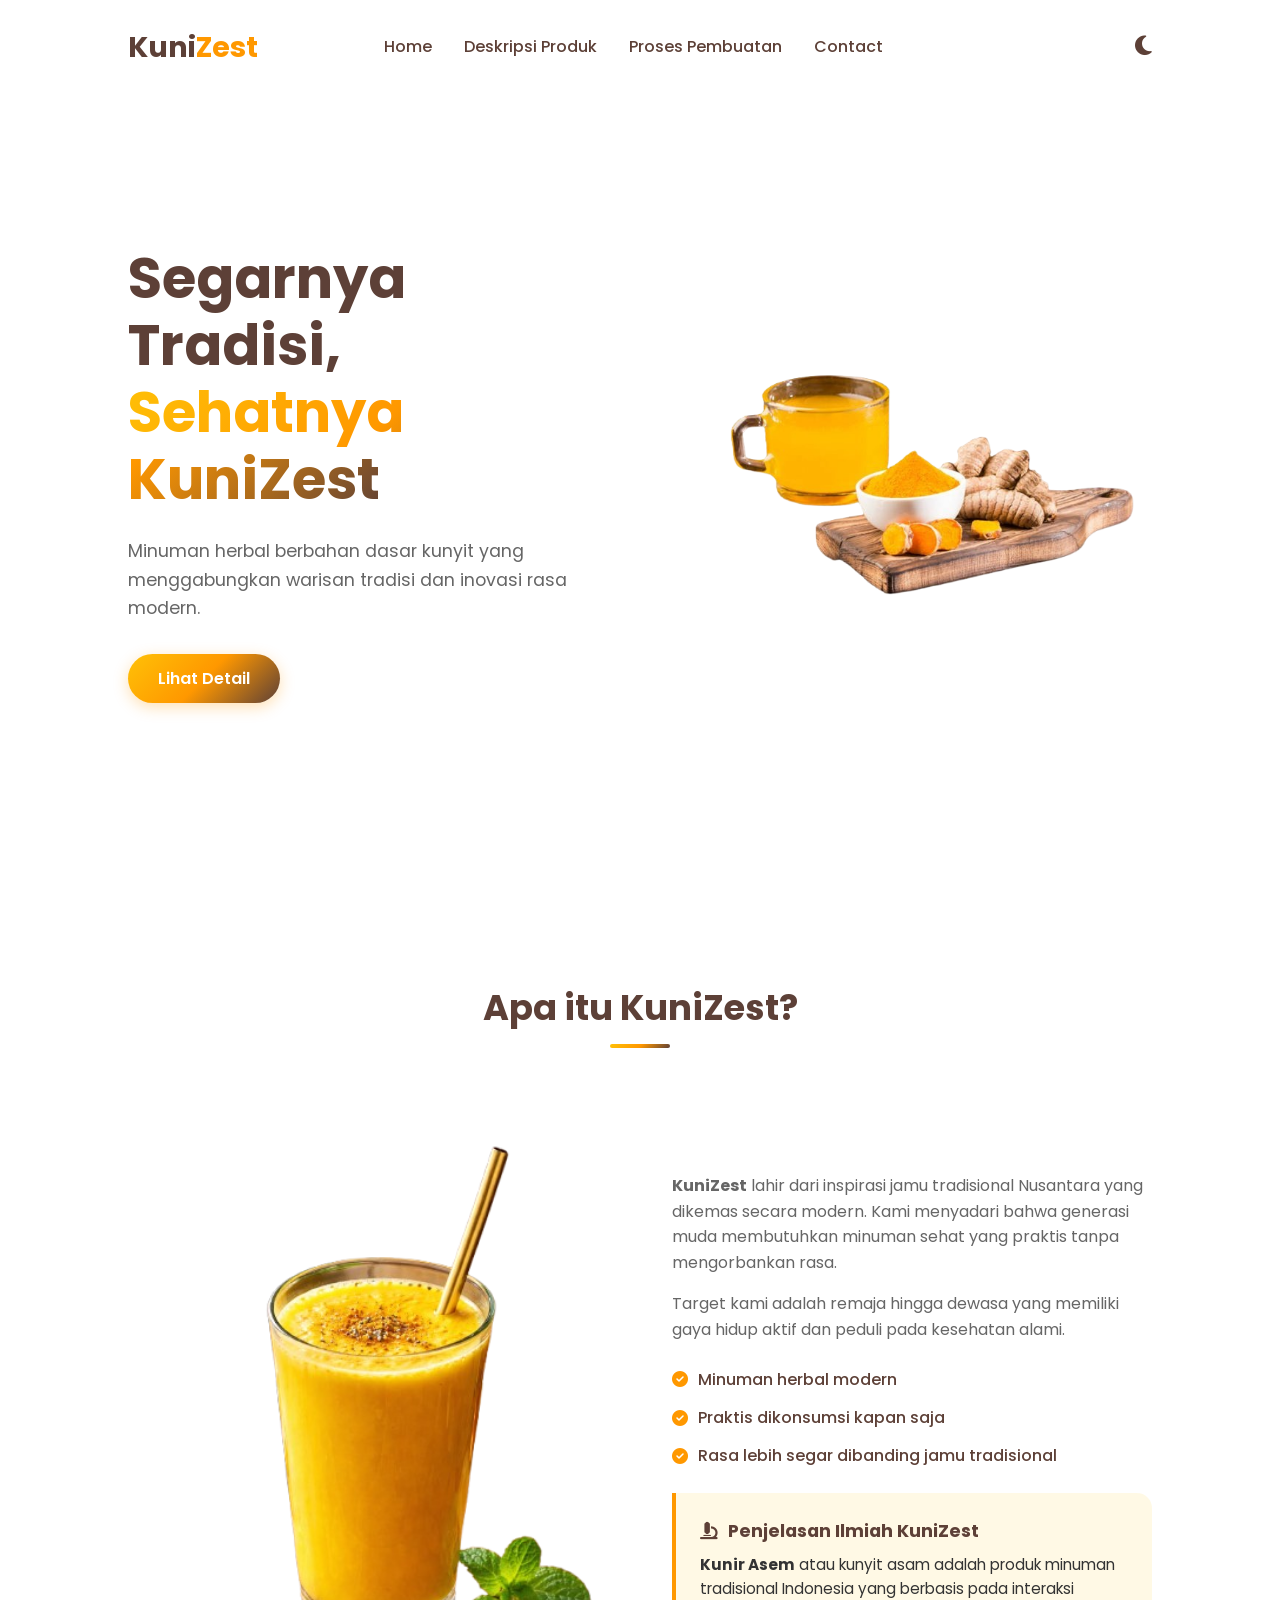
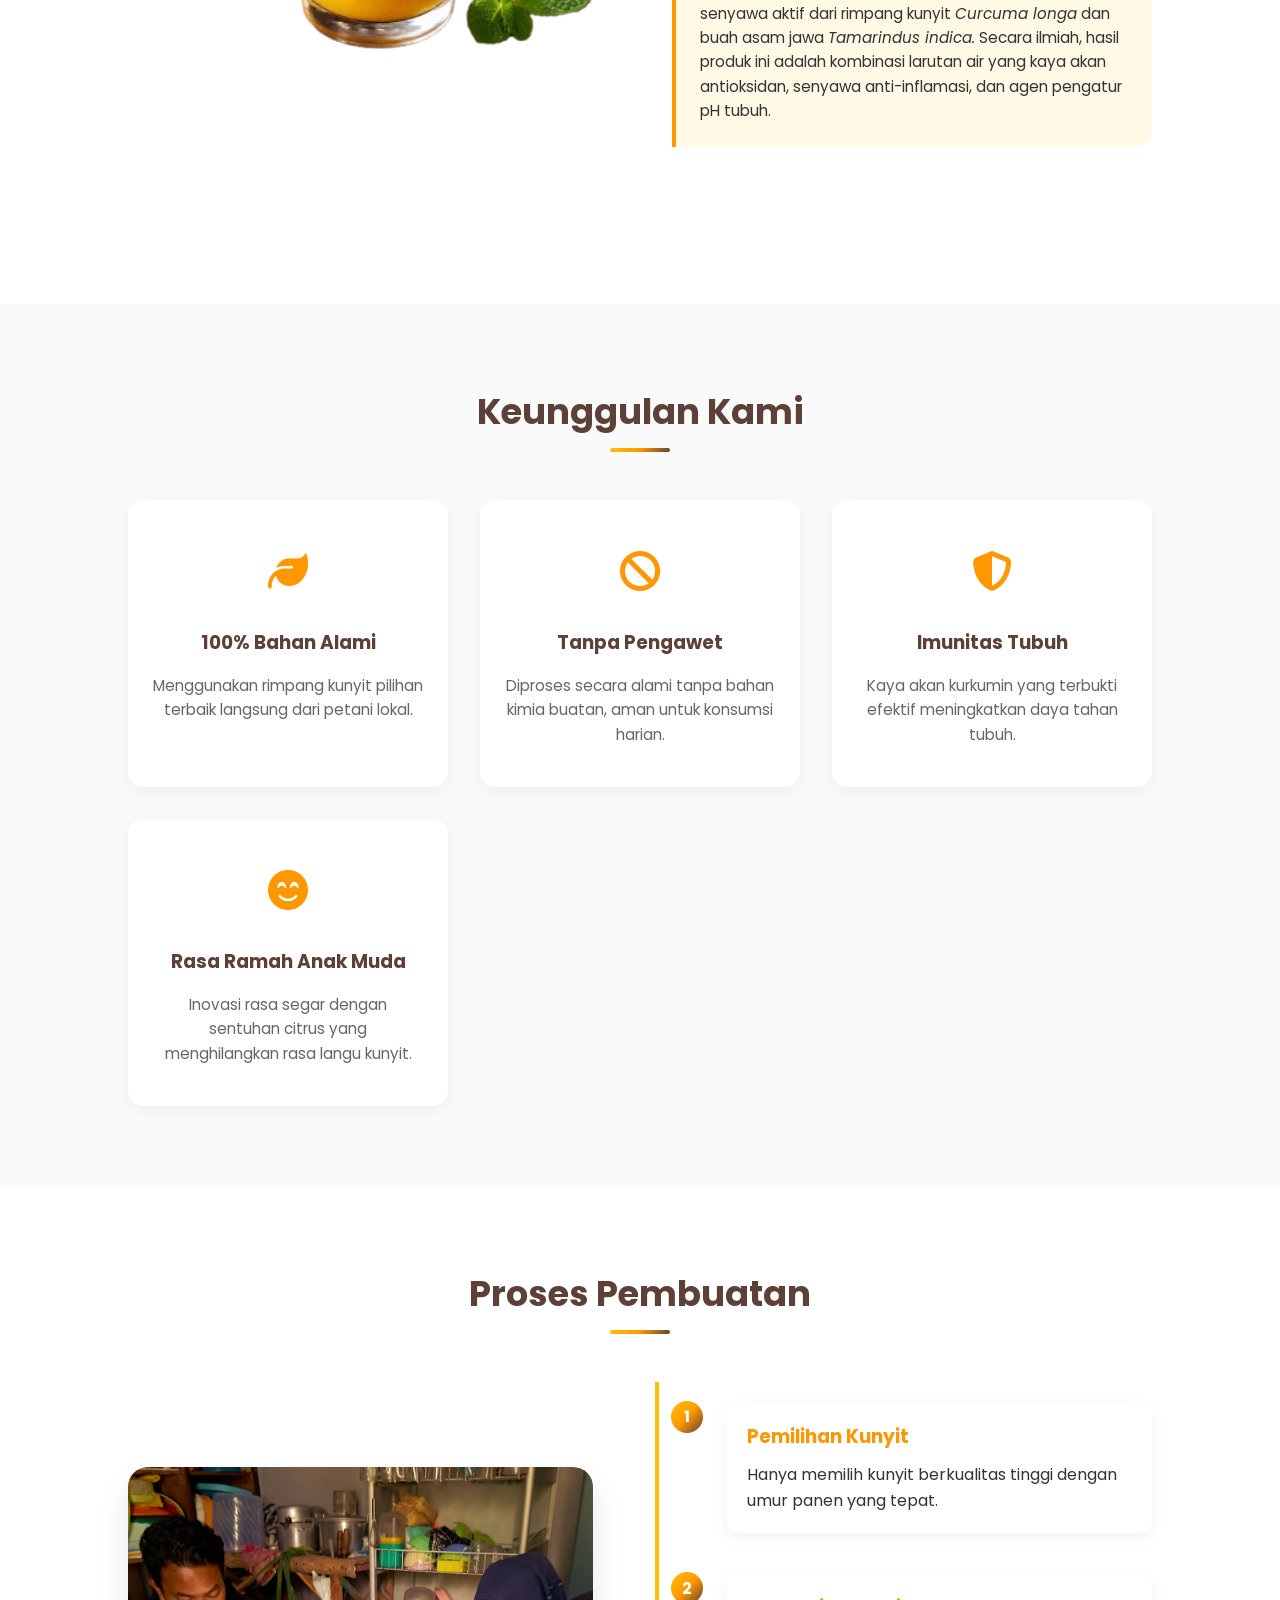
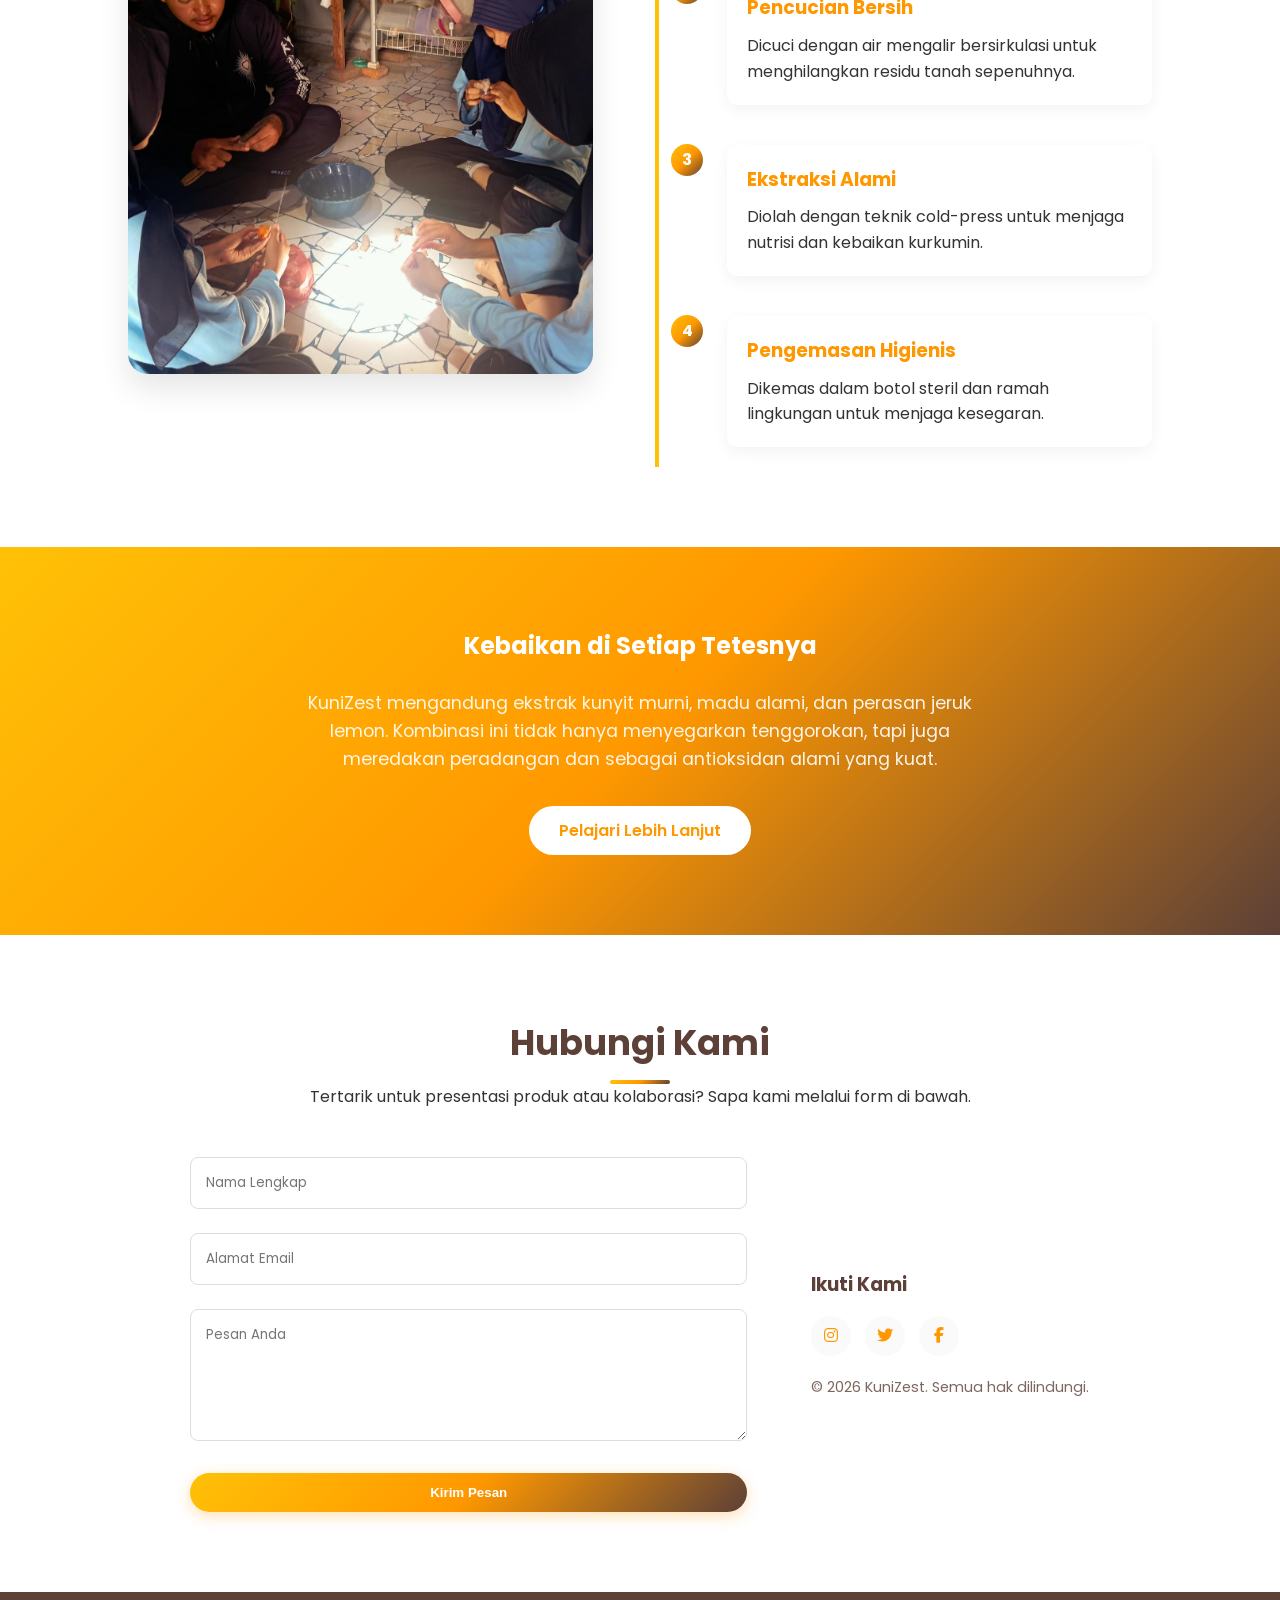
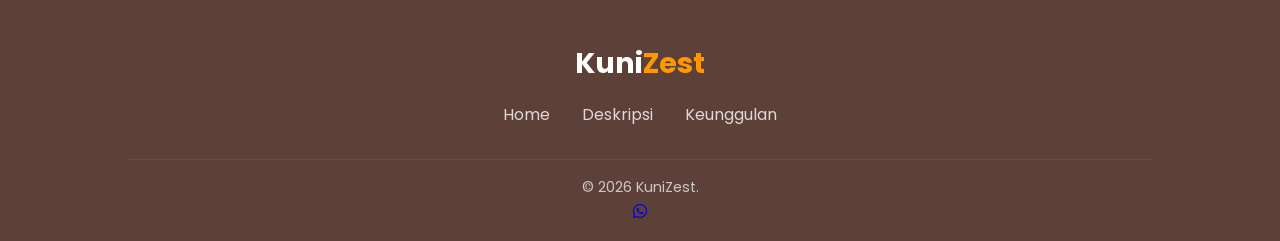
==== index.html @ 98865c15 "Fix HTML formatting and structure" ====
<!doctype html>
<html lang="id">
  <head>
    <meta charset="UTF-8" />
    <meta name="viewport" content="width=device-width, initial-scale=1.0" />
    <title>KuniZest | Segarnya Tradisi, Sehatnya KuniZest</title>

    <link
      href="https://fonts.googleapis.com/css2?family=Poppins:wght@300;400;500;600;700&display=swap"
      rel="stylesheet"
    />

    <link
      rel="stylesheet"
      href="https://cdnjs.cloudflare.com/ajax/libs/font-awesome/6.4.0/css/all.min.css"
    />

    <link rel="stylesheet" href="style.css" />
  </head>
  <body>
    <nav id="navbar">
      <div class="nav-container">
        <div class="logo">Kuni<span>Zest</span></div>
        <ul class="nav-links">
          <li><a href="#home">Home</a></li>
          <li><a href="#deskripsi">Deskripsi Produk</a></li>
          <li><a href="#proses">Proses Pembuatan</a></li>
          <li><a href="#contact">Contact</a></li>
        </ul>
        <div class="nav-actions"></div>
        <div
          class="dark-mode-toggle"
          id="darkModeToggle"
          title="Toggle Dark Mode"
        >
          <i class="fas fa-moon"></i>
        </div>
        <div class="hamburger">
          <i class="fas fa-bars"></i>
        </div>
      </div>
    </nav>

    <section id="home" class="hero">
      <div class="hero-content animate fade-in">
        <h1>
          Segarnya Tradisi,<br /><span class="text-gradient"
            >Sehatnya KuniZest</span
          >
        </h1>
        <p>
          Minuman herbal berbahan dasar kunyit yang menggabungkan warisan
          tradisi dan inovasi rasa modern.
        </p>
        <a href="#deskripsi" class="btn-primary">Lihat Detail</a>
      </div>
      <div class="hero-image animate slide-in-right">
        <img src="/asset/KuniZest.png" alt="Produk KuniZest" />
      </div>
    </section>

    <section id="deskripsi" class="deskripsi">
      <div class="section-title animate fade-in">
        <h2>Apa itu KuniZest?</h2>
        <div class="underline"></div>
      </div>
      <div class="deskripsi-container">
        <div class="deskripsi-img animate slide-in-left">
          <img src="/asset/kunyit-segar.png" alt="Kunyit Segar" />
        </div>
        <div class="deskripsi-text animate slide-in-right">
          <p>
            <strong>KuniZest</strong> lahir dari inspirasi jamu tradisional
            Nusantara yang dikemas secara modern. Kami menyadari bahwa generasi
            muda membutuhkan minuman sehat yang praktis tanpa mengorbankan rasa.
          </p>
          <p>
            Target kami adalah remaja hingga dewasa yang memiliki gaya hidup
            aktif dan peduli pada kesehatan alami.
          </p>
          <ul class="highlight-list">
            <li><i class="fas fa-check-circle"></i> Minuman herbal modern</li>
            <li>
              <i class="fas fa-check-circle"></i> Praktis dikonsumsi kapan saja
            </li>
            <li>
              <i class="fas fa-check-circle"></i> Rasa lebih segar dibanding
              jamu tradisional
            </li>
          </ul>
          <div class="penjelasan-ilmiah mt-4">
            <h4>
              <i class="fas fa-microscope"></i> Penjelasan Ilmiah KuniZest
            </h4>
            <p>
              <strong>Kunir Asem</strong> atau kunyit asam adalah produk minuman
              tradisional Indonesia yang berbasis pada interaksi senyawa aktif
              dari rimpang kunyit <em>Curcuma longa</em> dan buah asam jawa
              <em>Tamarindus indica.</em>
              Secara ilmiah, hasil produk ini adalah kombinasi larutan air yang
              kaya akan antioksidan, senyawa anti-inflamasi, dan agen pengatur
              pH tubuh.
            </p>
          </div>
        </div>
      </div>
    </section>

    <section id="keunggulan" class="keunggulan bg-light">
      <div class="section-title animate fade-in">
        <h2>Keunggulan Kami</h2>
        <div class="underline"></div>
      </div>
      <div class="grid-cards">
        <div class="card animate fade-in" style="transition-delay: 0.1s">
          <div class="card-icon"><i class="fas fa-leaf"></i></div>
          <h3>100% Bahan Alami</h3>
          <p>
            Menggunakan rimpang kunyit pilihan terbaik langsung dari petani
            lokal.
          </p>
        </div>
        <div class="card animate fade-in" style="transition-delay: 0.2s">
          <div class="card-icon"><i class="fas fa-ban"></i></div>
          <h3>Tanpa Pengawet</h3>
          <p>
            Diproses secara alami tanpa bahan kimia buatan, aman untuk konsumsi
            harian.
          </p>
        </div>
        <div class="card animate fade-in" style="transition-delay: 0.3s">
          <div class="card-icon"><i class="fas fa-shield-alt"></i></div>
          <h3>Imunitas Tubuh</h3>
          <p>
            Kaya akan kurkumin yang terbukti efektif meningkatkan daya tahan
            tubuh.
          </p>
        </div>
        <div class="card animate fade-in" style="transition-delay: 0.4s">
          <div class="card-icon"><i class="fas fa-smile-beam"></i></div>
          <h3>Rasa Ramah Anak Muda</h3>
          <p>
            Inovasi rasa segar dengan sentuhan citrus yang menghilangkan rasa
            langu kunyit.
          </p>
        </div>
      </div>
    </section>

    <section id="proses" class="proses">
      <div class="section-title animate fade-in">
        <h2>Proses Pembuatan</h2>
        <div class="underline"></div>
      </div>

      <div class="proses-container">
        <div class="proses-img animate slide-in-left">
          <img
            src="/asset/proses-produksi.png"
            alt="Proses Produksi KuniZest"
          />
        </div>

        <div class="timeline animate slide-in-right">
          <div class="timeline-item">
            <div class="timeline-icon">1</div>
            <div class="timeline-content">
              <h3>Pemilihan Kunyit</h3>
              <p>
                Hanya memilih kunyit berkualitas tinggi dengan umur panen yang
                tepat.
              </p>
            </div>
          </div>
          <div class="timeline-item">
            <div class="timeline-icon">2</div>
            <div class="timeline-content">
              <h3>Pencucian Bersih</h3>
              <p>
                Dicuci dengan air mengalir bersirkulasi untuk menghilangkan
                residu tanah sepenuhnya.
              </p>
            </div>
          </div>
          <div class="timeline-item">
            <div class="timeline-icon">3</div>
            <div class="timeline-content">
              <h3>Ekstraksi Alami</h3>
              <p>
                Diolah dengan teknik cold-press untuk menjaga nutrisi dan
                kebaikan kurkumin.
              </p>
            </div>
          </div>
          <div class="timeline-item">
            <div class="timeline-icon">4</div>
            <div class="timeline-content">
              <h3>Pengemasan Higienis</h3>
              <p>
                Dikemas dalam botol steril dan ramah lingkungan untuk menjaga
                kesegaran.
              </p>
            </div>
          </div>
        </div>
      </div>
    </section>

    <section id="detail" class="detail bg-gradient text-white">
      <div class="detail-content animate fade-in">
        <h2>Kebaikan di Setiap Tetesnya</h2>
        <p>
          KuniZest mengandung ekstrak kunyit murni, madu alami, dan perasan
          jeruk lemon. Kombinasi ini tidak hanya menyegarkan tenggorokan, tapi
          juga meredakan peradangan dan sebagai antioksidan alami yang kuat.
        </p>
        <a href="#contact" class="btn-secondary">Pelajari Lebih Lanjut</a>
      </div>
    </section>

    <section id="contact" class="contact">
      <div class="section-title animate fade-in">
        <h2>Hubungi Kami</h2>
        <div class="underline"></div>
        <p>
          Tertarik untuk presentasi produk atau kolaborasi? Sapa kami melalui
          form di bawah.
        </p>
      </div>
      <div class="contact-container animate fade-in">
        <form
          class="contact-form"
          onsubmit="
            event.preventDefault();
            alert('Pesan berhasil dikirim! Kami akan segera menghubungi Anda.');
          "
        >
          <div class="input-group">
            <input type="text" placeholder="Nama Lengkap" required />
          </div>
          <div class="input-group">
            <input type="email" placeholder="Alamat Email" required />
          </div>
          <div class="input-group">
            <textarea rows="5" placeholder="Pesan Anda" required></textarea>
          </div>
          <button type="submit" class="btn-primary" style="width: 100%">
            Kirim Pesan
          </button>
        </form>
        <div class="social-media">
          <h3>Ikuti Kami</h3>
          <div class="social-icons">
            <a href="#"><i class="fab fa-instagram"></i></a>
            <a href="#"><i class="fab fa-twitter"></i></a>
            <a href="#"><i class="fab fa-facebook-f"></i></a>
          </div>
          <p
            style="
              margin-top: 20px;
              font-size: 0.9rem;
              color: var(--color-brown);
              opacity: 0.8;
            "
          >
            © 2026 KuniZest. Semua hak dilindungi.
          </p>
        </div>
      </div>
    </section>

    <footer>
      <div class="footer-content">
        <div class="footer-logo">Kuni<span>Zest</span></div>
        <ul class="footer-links">
          <li><a href="#home">Home</a></li>
          <li><a href="#deskripsi">Deskripsi</a></li>
          <li><a href="#keunggulan">Keunggulan</a></li>
        </ul>
      </div>
      <div class="footer-bottom">
        <p>&copy; 2026 KuniZest.</p>
      </div>
      <a
        href="https://wa.me/6283173765940?text=Halo%20Admin%20KuniZest,%20saya%20tertarik%20dan%20ingin%20bertanya%20seputar%20produk%20Anda."
        class="wa-floating"
        target="_blank"
        title="Hubungi Kami via WhatsApp"
      >
        <i class="fab fa-whatsapp"></i>
      </a>
    </footer>

    <script src="script.js"></script>
  </body>
</html>
---- style.css ----
/* Color Variables */
:root {
  --color-yellow: #ffc107;
  --color-orange: #ff9800;
  --color-brown: #5d4037;
  --color-white: #ffffff;
  --color-bg-light: #fafafa;
  --color-text-dark: #333333;
  --color-text-muted: #666666;
  --gradient-brand: linear-gradient(135deg, #ffc107, #ff9800, #5d4037);
}

/* Reset & Global */
* {
  margin: 0;
  padding: 0;
  box-sizing: border-box;
}

body {
  font-family: "Poppins", sans-serif;
  color: var(--color-text-dark);
  line-height: 1.6;
  overflow-x: hidden;
}

html {
  scroll-behavior: smooth;
}

/* Typography */
.text-gradient {
  background: var(--gradient-brand);
  background-clip: text;
  -webkit-text-fill-color: transparent;
}

.section-title {
  text-align: center;
  margin-bottom: 3rem;
}

.section-title h2 {
  font-size: 2.2rem;
  color: var(--color-brown);
}

.underline {
  width: 60px;
  height: 4px;
  background: var(--gradient-brand);
  margin: 0.5rem auto 0;
  border-radius: 2px;
}

/* Layout Utilites */
section {
  padding: 5rem 10%;
}
.bg-light {
  background-color: var(--color-bg-light);
}
.bg-gradient {
  background: var(--gradient-brand);
}
.text-white {
  color: var(--color-white);
}

/* Buttons */
.btn-primary,
.btn-secondary {
  display: inline-block;
  padding: 12px 30px;
  border-radius: 30px;
  font-weight: 600;
  text-decoration: none;
  transition: all 0.3s ease;
  cursor: pointer;
  border: none;
}

.btn-primary {
  background: var(--gradient-brand);
  color: var(--color-white);
  box-shadow: 0 4px 15px rgba(255, 152, 0, 0.3);
}

.btn-primary:hover {
  transform: translateY(-3px);
  box-shadow: 0 6px 20px rgba(255, 152, 0, 0.5);
}

.btn-secondary {
  background: var(--color-white);
  color: var(--color-orange);
}

.btn-secondary:hover {
  background: var(--color-yellow);
  color: var(--color-brown);
}

/* 1. Navbar */
#navbar {
  position: fixed;
  top: 0;
  width: 100%;
  padding: 1.5rem 10%;
  z-index: 1000;
  transition: all 0.3s ease;
  background: transparent;
}

#navbar.scrolled {
  background: var(--color-white);
  box-shadow: 0 2px 10px rgba(0, 0, 0, 0.1);
  padding: 1rem 10%;
}

.nav-container {
  display: flex;
  justify-content: space-between;
  align-items: center;
}

.logo {
  font-size: 1.8rem;
  font-weight: 700;
  color: var(--color-brown);
}

.logo span {
  color: var(--color-orange);
}

.nav-links {
  list-style: none;
  display: flex;
  gap: 2rem;
}

.nav-links a {
  text-decoration: none;
  color: var(--color-brown);
  font-weight: 500;
  position: relative;
  padding-bottom: 5px;
}

/* Hover underline animation */
.nav-links a::after {
  content: "";
  position: absolute;
  width: 0;
  height: 2px;
  bottom: 0;
  left: 0;
  background: var(--gradient-brand);
  transition: width 0.3s ease;
}

.nav-links a:hover::after {
  width: 100%;
}

.hamburger {
  display: none;
  font-size: 1.5rem;
  color: var(--color-brown);
  cursor: pointer;
}

/* 2. Hero Section */
.hero {
  min-height: 100vh;
  display: flex;
  align-items: center;
  justify-content: space-between;
  padding-top: 8rem;
}

.hero-content {
  flex: 1;
  padding-right: 2rem;
}

.hero h1 {
  font-size: 3.5rem;
  line-height: 1.2;
  margin-bottom: 1.5rem;
  color: var(--color-brown);
}

.hero p {
  font-size: 1.1rem;
  color: var(--color-text-muted);
  margin-bottom: 2rem;
}

.hero-image {
  flex: 1;
  text-align: right;
}

.hero-image img {
  width: 100%;
  max-width: 450px;
  border-radius: 20px;
  background: transparent;
}

/* 3. Deskripsi Produk */
.deskripsi-container {
  display: flex;
  align-items: center;
  gap: 4rem;
}

.deskripsi-img {
  flex: 1;
}
.deskripsi-img img {
  width: 100%;
  border-radius: 20px;
}

.deskripsi-text {
  flex: 1;
}
.deskripsi-text p {
  margin-bottom: 1rem;
  color: var(--color-text-muted);
}

.highlight-list {
  list-style: none;
  margin-top: 1.5rem;
}

.highlight-list li {
  margin-bottom: 0.8rem;
  display: flex;
  align-items: center;
  gap: 10px;
  color: var(--color-brown);
  font-weight: 500;
}

.highlight-list i {
  color: var(--color-orange);
}

.mt-4 {
  margin-top: 1.5rem;
}
.penjelasan-ilmiah {
  background: rgba(255, 193, 7, 0.1);
  padding: 1.5rem;
  border-left: 4px solid var(--color-orange);
  border-radius: 0 15px 15px 0;
  margin-top: 1.5rem;
}
.penjelasan-ilmiah h4 {
  color: var(--color-brown);
  margin-bottom: 0.5rem;
  display: flex;
  align-items: center;
  gap: 10px;
  font-size: 1.1rem;
}
.penjelasan-ilmiah p {
  font-size: 0.95rem;
  margin-bottom: 0;
  color: var(--color-text-dark);
}

/* 4. Keunggulan (Cards) */
.grid-cards {
  display: grid;
  grid-template-columns: repeat(auto-fit, minmax(250px, 1fr));
  gap: 2rem;
}

.card {
  background: var(--color-white);
  padding: 2.5rem 1.5rem;
  border-radius: 15px;
  text-align: center;
  box-shadow: 0 5px 15px rgba(0, 0, 0, 0.05);
  transition:
    transform 0.3s ease,
    box-shadow 0.3s ease;
}

.card:hover {
  transform: translateY(-10px) scale(1.02);
  box-shadow: 0 15px 30px rgba(0, 0, 0, 0.1);
}

.card-icon {
  font-size: 2.5rem;
  color: var(--color-orange);
  margin-bottom: 1.5rem;
}

.card h3 {
  margin-bottom: 1rem;
  color: var(--color-brown);
}

.card p {
  color: var(--color-text-muted);
  font-size: 0.95rem;
}

/* 5. Proses Pembuatan (Timeline) */
.timeline {
  position: relative;
  max-width: 800px;
  margin: 0 auto;
}

.timeline::before {
  content: "";
  position: absolute;
  width: 4px;
  background: var(--color-yellow);
  top: 0;
  bottom: 0;
  left: 50%;
  margin-left: -2px;
}

.timeline-item {
  padding: 20px 40px;
  position: relative;
  background-color: inherit;
  width: 50%;
}

.timeline-item:nth-child(odd) {
  left: 0;
}
.timeline-item:nth-child(even) {
  left: 50%;
}

.timeline-icon {
  position: absolute;
  width: 40px;
  height: 40px;
  right: -20px;
  background: var(--gradient-brand);
  border: 4px solid var(--color-white);
  top: 15px;
  border-radius: 50%;
  z-index: 1;
  display: flex;
  align-items: center;
  justify-content: center;
  color: white;
  font-weight: bold;
}

.timeline-item:nth-child(even) .timeline-icon {
  left: -20px;
}

.timeline-content {
  padding: 20px;
  background: var(--color-white);
  border-radius: 10px;
  box-shadow: 0 5px 15px rgba(0, 0, 0, 0.05);
}

.timeline-content h3 {
  color: var(--color-orange);
  margin-bottom: 10px;
}

.proses-container {
  display: flex;
  align-items: center;
  gap: 4rem;
  max-width: 1100px;
  margin: 0 auto;
}

.proses-img {
  flex: 1;
}

.proses-img img {
  width: 100%;
  height: auto;
  border-radius: 20px; /* Ini yang membuat setiap sudut foto lengkung/rounded */
  box-shadow: 0 15px 30px rgba(0, 0, 0, 0.1);
  object-fit: cover;
}

/* Penyesuaian layout timeline agar rapi di sebelah gambar */
.proses .timeline {
  flex: 1;
  margin: 0;
  max-width: 100%;
  padding-left: 30px;
}
.proses .timeline::before {
  left: 0;
}
.proses .timeline-item {
  width: 100%;
  padding: 20px 0 20px 40px;
  left: 0 !important;
}
.proses .timeline-icon {
  left: -20px !important;
}

/* 6. Detail Produk */
.detail {
  text-align: center;
}
.detail-content {
  max-width: 700px;
  margin: 0 auto;
}
.detail p {
  margin: 1.5rem 0 2rem;
  font-size: 1.1rem;
  opacity: 0.9;
}

/* 7. Contact */
.contact-container {
  display: flex;
  gap: 4rem;
  max-width: 900px;
  margin: 0 auto;
}

.contact-form {
  flex: 2;
}

.input-group {
  margin-bottom: 1.5rem;
}

.input-group input,
.input-group textarea {
  width: 100%;
  padding: 15px;
  border: 1px solid #ddd;
  border-radius: 8px;
  font-family: inherit;
  outline: none;
  transition: border-color 0.3s;
}

.input-group input:focus,
.input-group textarea:focus {
  border-color: var(--color-orange);
}

.social-media {
  flex: 1;
  display: flex;
  flex-direction: column;
  justify-content: center;
}

.social-media h3 {
  margin-bottom: 1rem;
  color: var(--color-brown);
}

.social-icons a {
  display: inline-block;
  width: 40px;
  height: 40px;
  background: var(--color-bg-light);
  color: var(--color-orange);
  border-radius: 50%;
  text-align: center;
  line-height: 40px;
  margin-right: 10px;
  transition: all 0.3s;
}

.social-icons a:hover {
  background: var(--color-orange);
  color: var(--color-white);
  transform: translateY(-3px);
}

/* 8. Footer */
footer {
  background: var(--color-brown);
  color: var(--color-white);
  padding: 3rem 10% 1rem;
  text-align: center;
}

.footer-logo {
  font-size: 1.8rem;
  font-weight: bold;
  margin-bottom: 1rem;
}

.footer-logo span {
  color: var(--color-orange);
}

.footer-links {
  list-style: none;
  display: flex;
  justify-content: center;
  gap: 2rem;
  margin-bottom: 2rem;
}

.footer-links a {
  color: var(--color-white);
  text-decoration: none;
  opacity: 0.8;
  transition: opacity 0.3s;
}

.footer-links a:hover {
  opacity: 1;
  color: var(--color-yellow);
}

.footer-bottom {
  border-top: 1px solid rgba(255, 255, 255, 0.1);
  padding-top: 1rem;
  font-size: 0.9rem;
  opacity: 0.7;
}

/* --- ANIMATIONS (Intersection Observer classes) --- */
.animate {
  opacity: 0;
  visibility: hidden;
}

.fade-in {
  transform: translateY(30px);
  transition:
    opacity 0.8s ease-out,
    transform 0.8s ease-out;
}

.slide-in-left {
  transform: translateX(-50px);
  transition:
    opacity 0.8s ease-out,
    transform 0.8s ease-out;
}

.slide-in-right {
  transform: translateX(50px);
  transition:
    opacity 0.8s ease-out,
    transform 0.8s ease-out;
}

.animate.is-visible {
  opacity: 1;
  visibility: visible;
  transform: translate(0);
}

/* --- RESPONSIVE DESIGN (Mobile First Concept) --- */
@media (max-width: 992px) {
  .hero h1 {
    font-size: 2.8rem;
  }
  .deskripsi-container {
    flex-direction: column;
  }
  .contact-container {
    flex-direction: column;
    gap: 2rem;
  }
  .proses-container {
    flex-direction: column;
  }

  .proses-img img {
    max-width: 500px;
    margin: 0 auto;
    display: block;
  }
}

@media (max-width: 768px) {
  .nav-links {
    position: absolute;
    top: 100%;
    left: -100%;
    width: 100%;
    background: var(--color-white);
    flex-direction: column;
    align-items: center;
    padding: 2rem 0;
    box-shadow: 0 5px 10px rgba(0, 0, 0, 0.1);
    transition: left 0.3s ease;
  }

  .nav-links.active {
    left: 0;
  }
  #navbar.scrolled .nav-links {
    background: var(--color-white);
  }

  .hamburger {
    display: block;
  }

  .hero {
    flex-direction: column;
    text-align: center;
    padding-top: 6rem;
  }
  .hero-content {
    padding-right: 0;
    margin-bottom: 3rem;
  }

  .timeline::before {
    left: 31px;
  }
  .timeline-item {
    width: 100%;
    padding-left: 70px;
    padding-right: 25px;
  }
  .timeline-item:nth-child(even) {
    left: 0%;
  }
  .timeline-icon {
    left: 11px;
    top: 15px;
  }
  .timeline-item:nth-child(even) .timeline-icon {
    left: 11px;
  }
}

/* --- LAYOUT NAV ACTIONS (TOGGLE & HAMBURGER) --- */
.nav-actions {
  display: flex;
  align-items: center;
  gap: 1.5rem;
}

.dark-mode-toggle {
  font-size: 1.4rem;
  color: var(--color-brown);
  cursor: pointer;
  transition: color 0.3s ease;
}

.dark-mode-toggle:hover {
  color: var(--color-orange);
}

/* --- TEMA DARK MODE --- */
body.dark-mode {
  /* Mengganti variabel warna utama ke tema gelap */
  --color-bg-light: #121212;
  --color-white: #1e1e1e; /* Background untuk card & navbar */
  --color-text-dark: #f0f0f0;
  --color-text-muted: #b0b0b0;
  --color-brown: #e1c50e; /* Warna coklat diubah jadi kuning agar kontras */

  background-color: var(--color-bg-light);
  color: var(--color-text-dark);
}

/* Penyesuaian elemen spesifik saat dark mode aktif */
body.dark-mode .nav-links a {
  color: var(--color-text-dark);
}
body.dark-mode .nav-links.active {
  background: var(--color-white);
}
body.dark-mode .dark-mode-toggle,
body.dark-mode .hamburger {
  color: var(--color-text-dark);
}
body.dark-mode .card,
body.dark-mode .timeline-content {
  background: var(--color-white);
  box-shadow: 0 5px 15px rgba(255, 255, 255, 0.05);
}
body.dark-mode .input-group input,
body.dark-mode .input-group textarea {
  background-color: #2a2a2a;
  color: var(--color-text-dark);
  border-color: #444;
}
body.dark-mode .penjelasan-ilmiah p {
  color: var(--color-text-dark);
}

/* --- TRANSISI SMOOTH UNTUK DARK MODE --- */
body,
.nav-links a,
.dark-mode-toggle,
.hamburger,
.penjelasan-ilmiah p {
  /* Mengatur kecepatan perubahan warna background dan teks selama 0.4 detik */
  transition:
    background-color 0.4s ease,
    color 0.4s ease;
}

/* Khusus card dan timeline, kita gabungkan dengan efek hover yang sudah ada sebelumnya */
.card,
.timeline-content {
  transition:
    background-color 0.7s ease,
    color 0.4s ease,
    transform 0.5s ease,
    box-shadow 0.5s ease;
}

/* Efek transisi untuk form input */
.input-group input,
.input-group textarea {
  transition:
    background-color 0.4s ease,
    color 0.4s ease,
    border-color 0.3s ease;
}
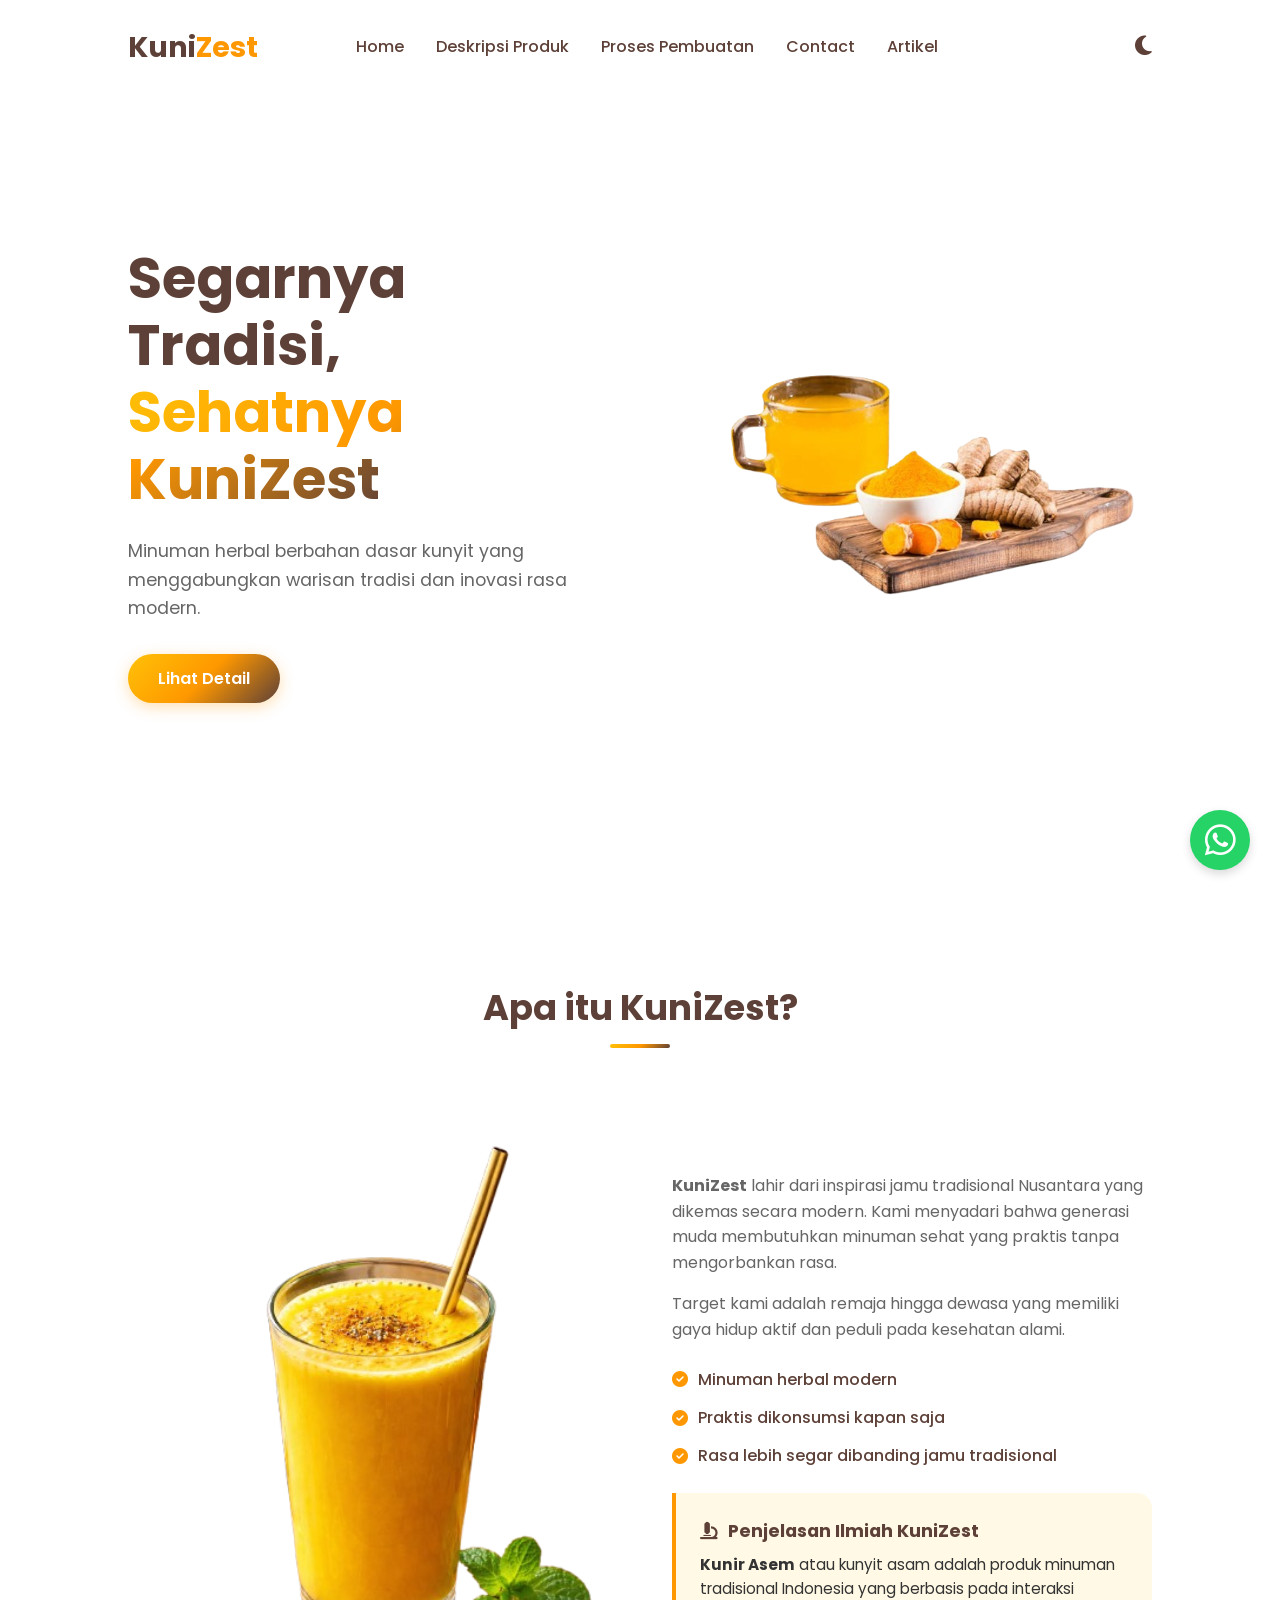
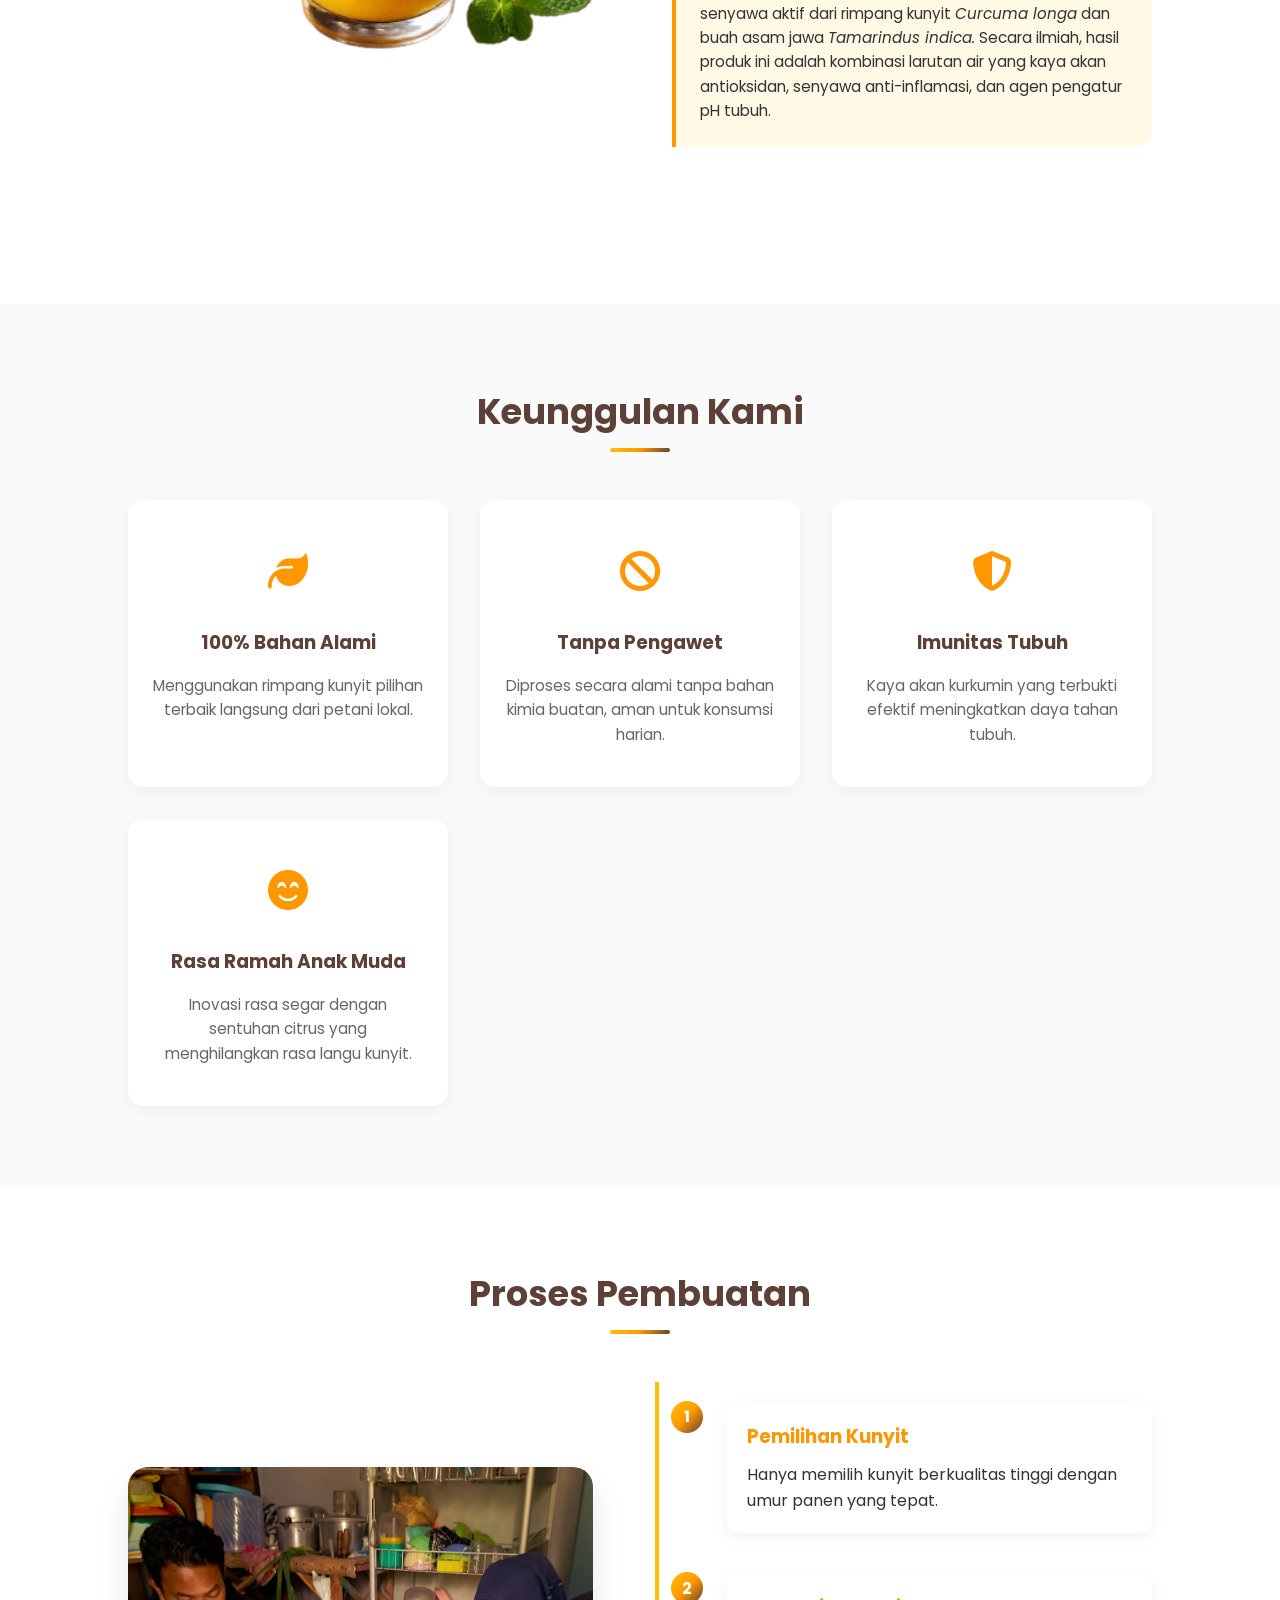
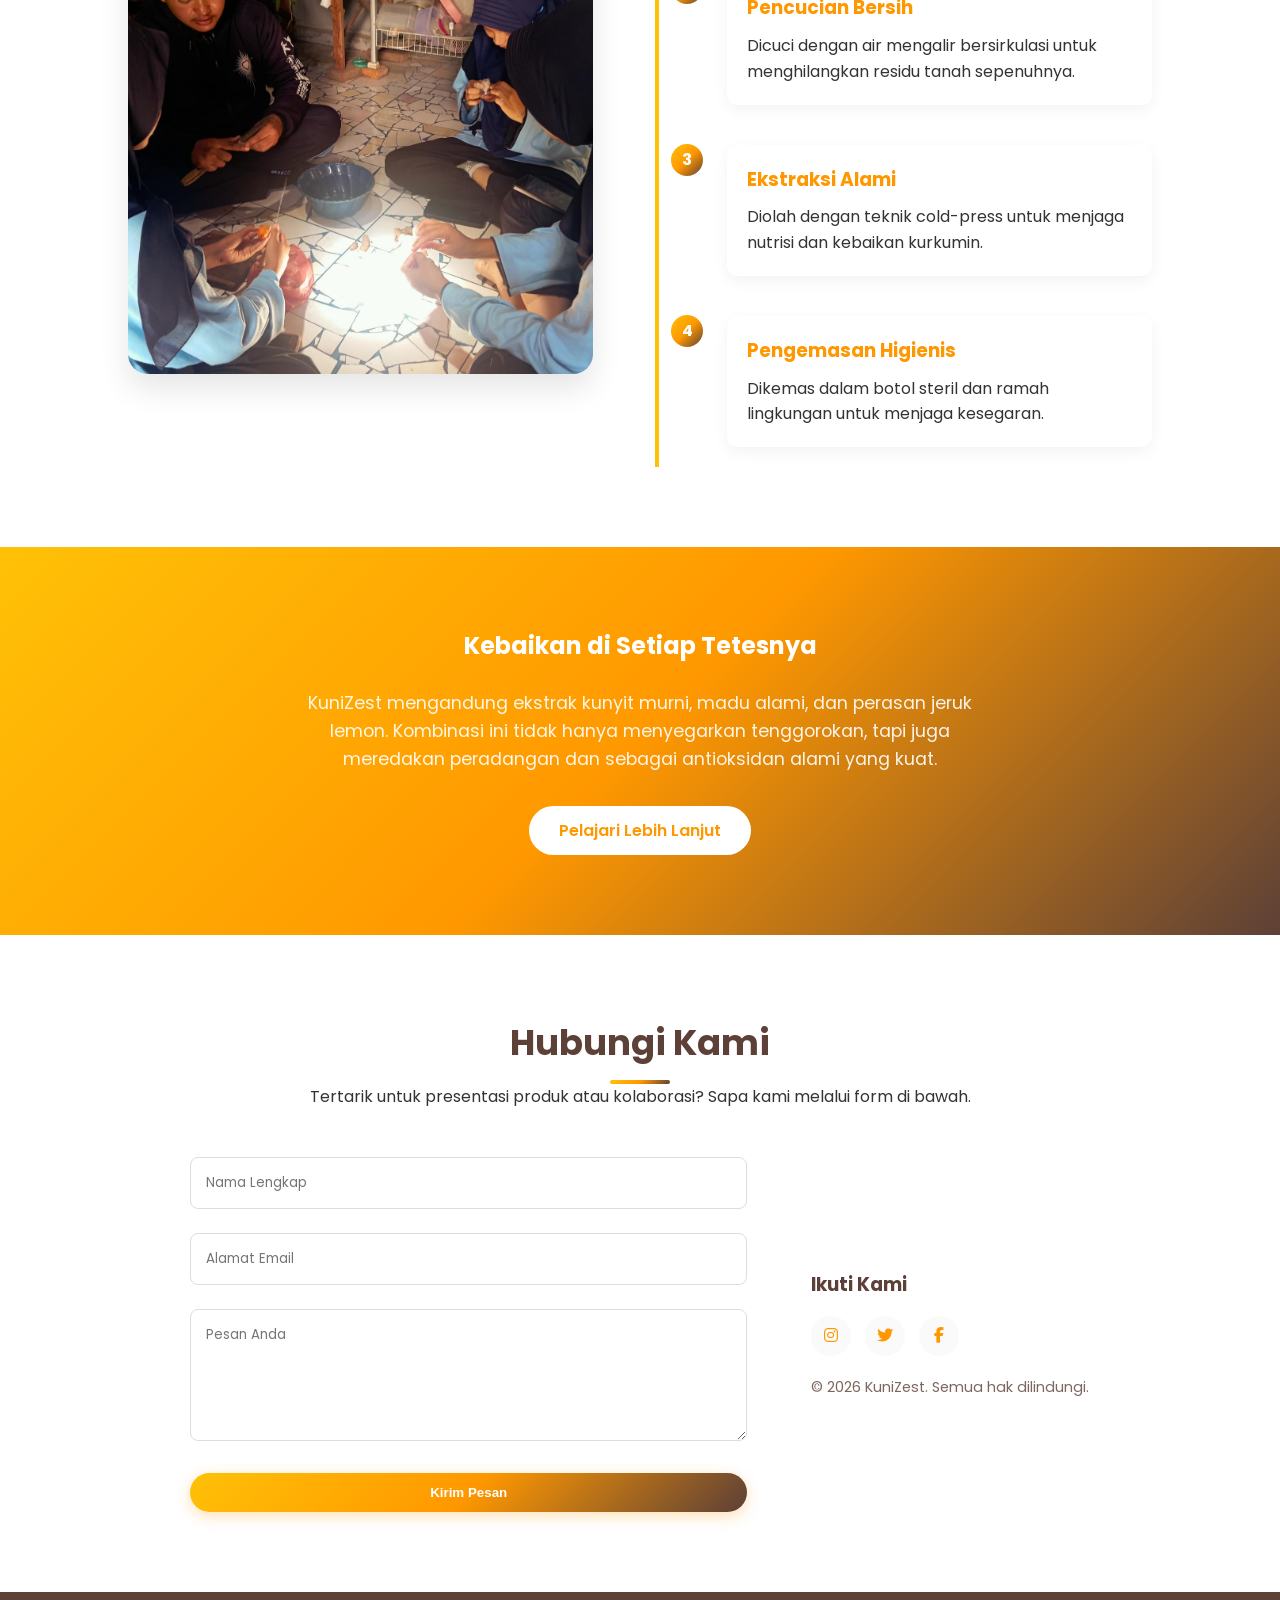
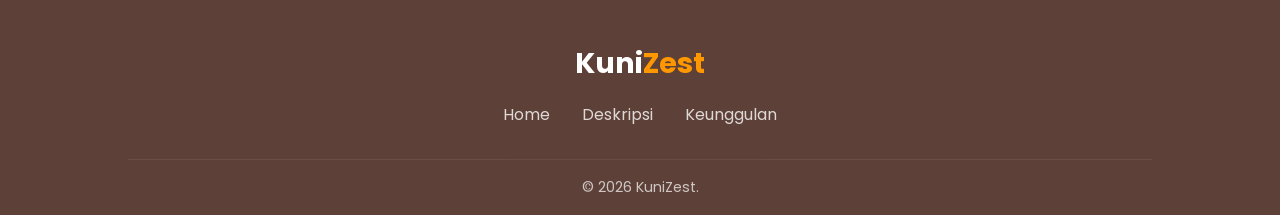
==== commit f910bbc1: "Add 'Artikel' link to navigation menu" ====
--- a/index.html
+++ b/index.html
@@ -26,6 +26,7 @@
           <li><a href="#deskripsi">Deskripsi Produk</a></li>
           <li><a href="#proses">Proses Pembuatan</a></li>
           <li><a href="#contact">Contact</a></li>
+          <li><a href="artikel.html">Artikel</a></li>
         </ul>
         <div class="nav-actions"></div>
         <div
--- a/style.css
+++ b/style.css
@@ -738,3 +738,57 @@
     color 0.4s ease,
     border-color 0.3s ease;
 }
+
+/* --- WHATSAPP FLOATING BUTTON --- */
+.wa-floating {
+  position: fixed;
+  bottom: 30px;
+  right: 30px;
+  background-color: #25d366; /* Warna hijau resmi WhatsApp */
+  color: #fff;
+  width: 60px;
+  height: 60px;
+  border-radius: 50%;
+  display: flex;
+  justify-content: center;
+  align-items: center;
+  font-size: 35px;
+  box-shadow: 0 4px 10px rgba(0, 0, 0, 0.15);
+  z-index: 1000;
+  text-decoration: none;
+  transition: all 0.3s ease;
+  animation: pulse-wa 2s infinite;
+}
+
+.wa-floating:hover {
+  background-color: #128c7e;
+  color: #fff;
+  transform: translateY(-5px) scale(1.05);
+  box-shadow: 0 6px 15px rgba(37, 211, 102, 0.4);
+  /* Menghentikan animasi saat disentuh mouse agar nyaman diklik */
+  animation: none;
+}
+
+/* Animasi denyut (pulse) agar tombol terlihat hidup */
+@keyframes pulse-wa {
+  0% {
+    box-shadow: 0 0 0 0 rgba(37, 211, 102, 0.7);
+  }
+  70% {
+    box-shadow: 0 0 0 15px rgba(37, 211, 102, 0);
+  }
+  100% {
+    box-shadow: 0 0 0 0 rgba(37, 211, 102, 0);
+  }
+}
+
+/* --- RESPONSIF UNTUK WHATSAPP FLOATING DI HP --- */
+@media (max-width: 768px) {
+  .wa-floating {
+    width: 50px;
+    height: 50px;
+    font-size: 30px;
+    bottom: 20px;
+    right: 20px;
+  }
+}
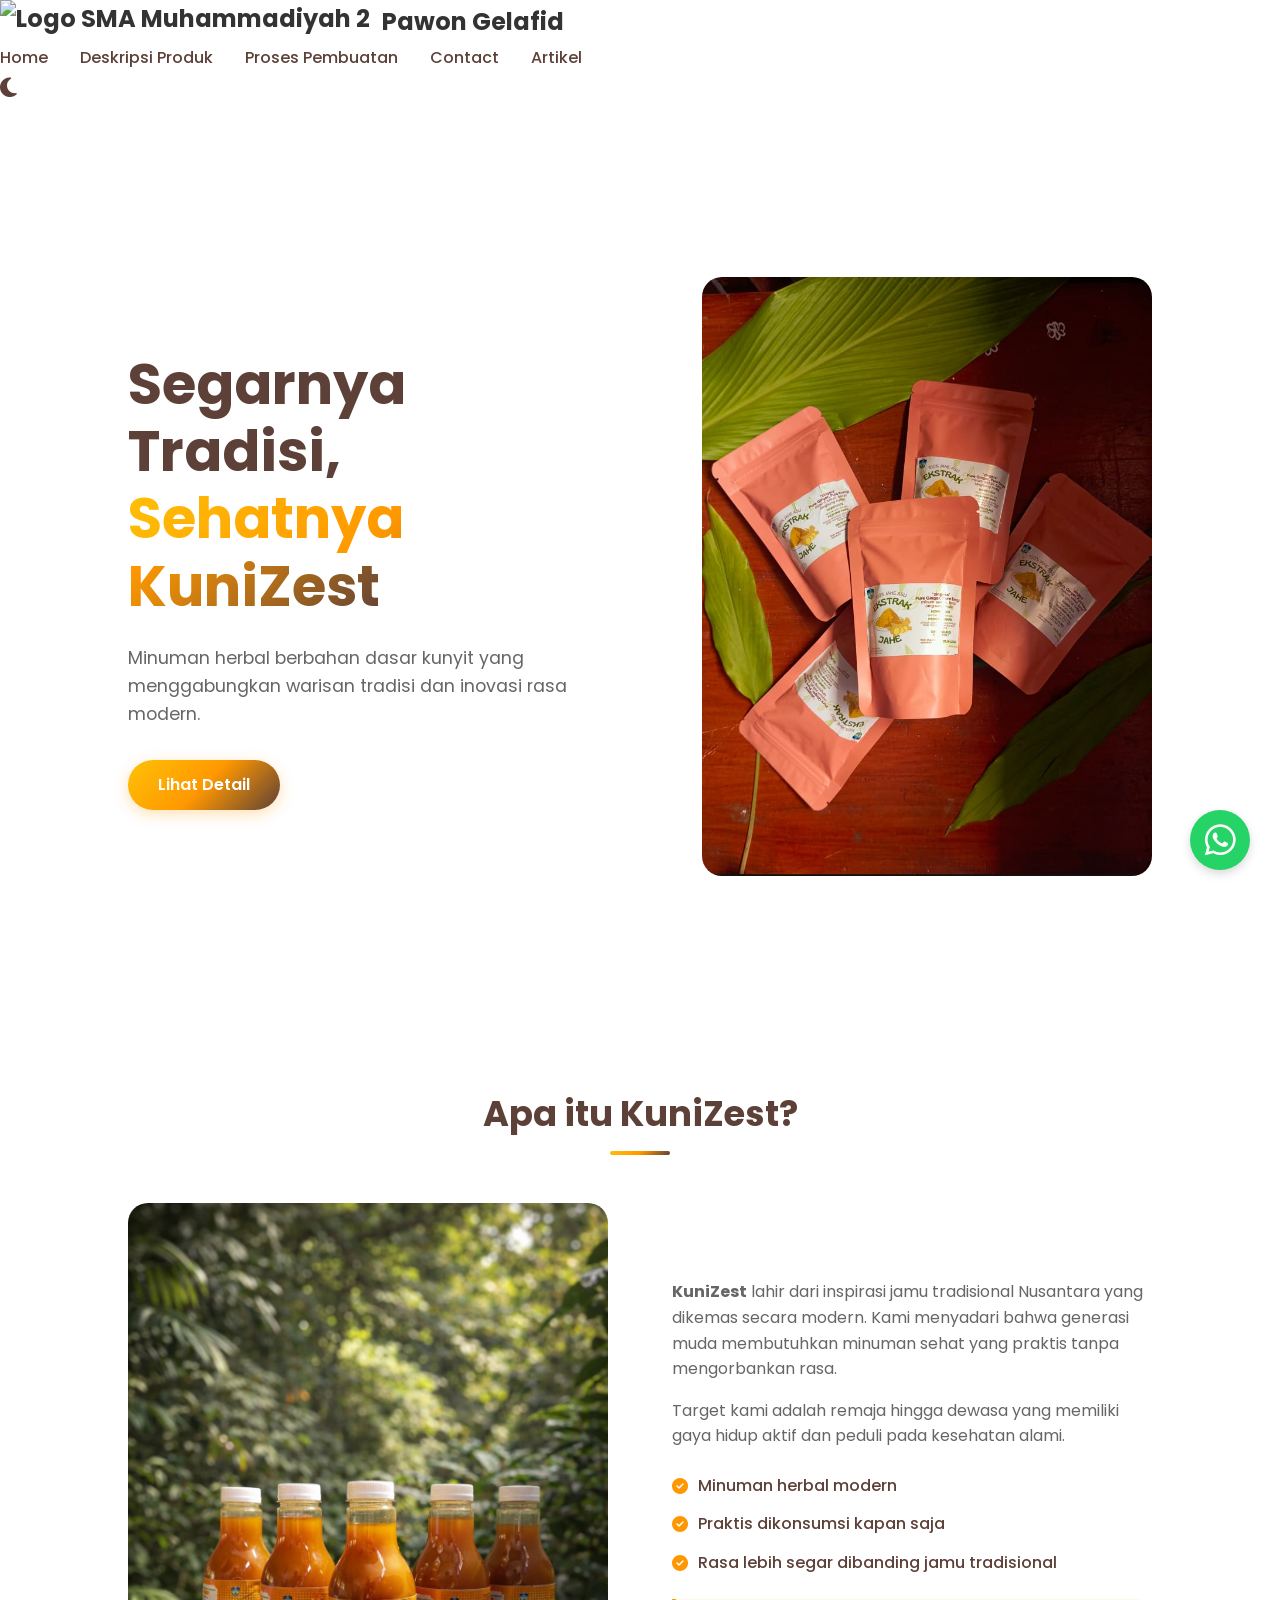
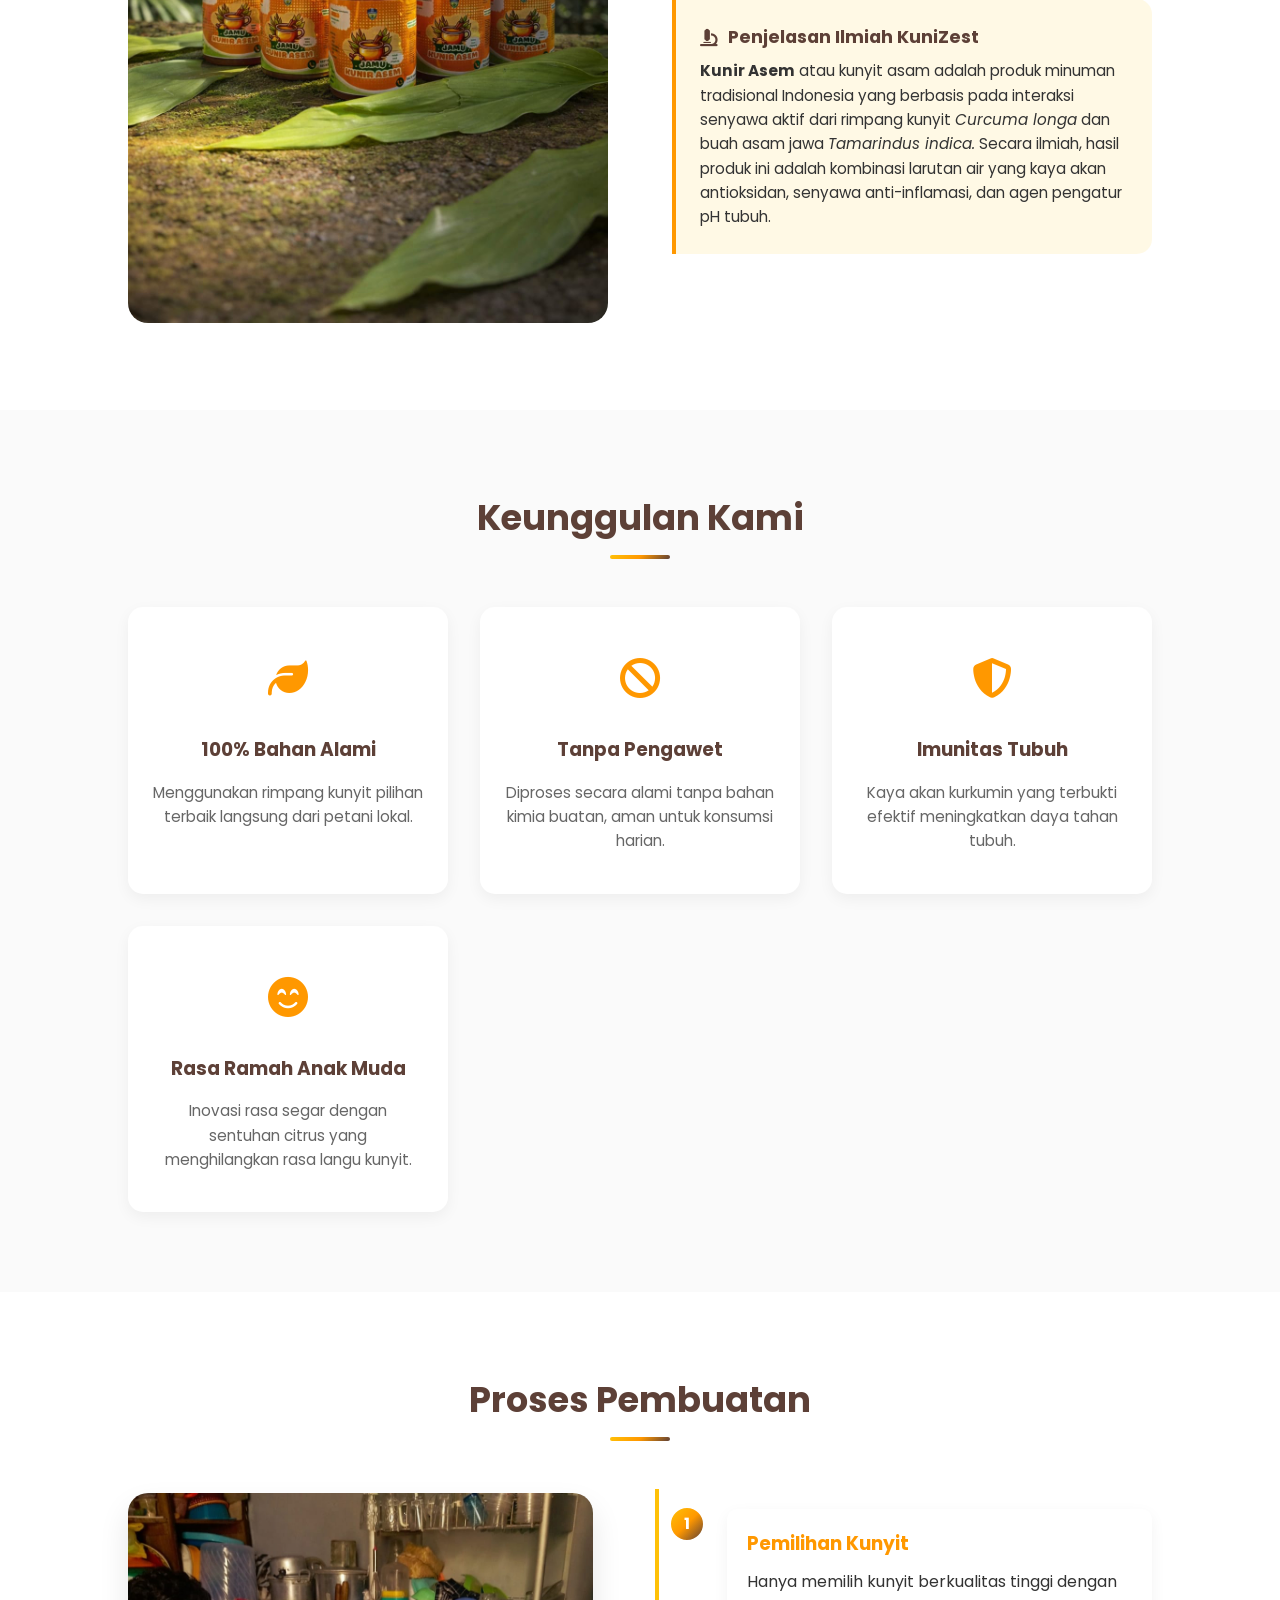
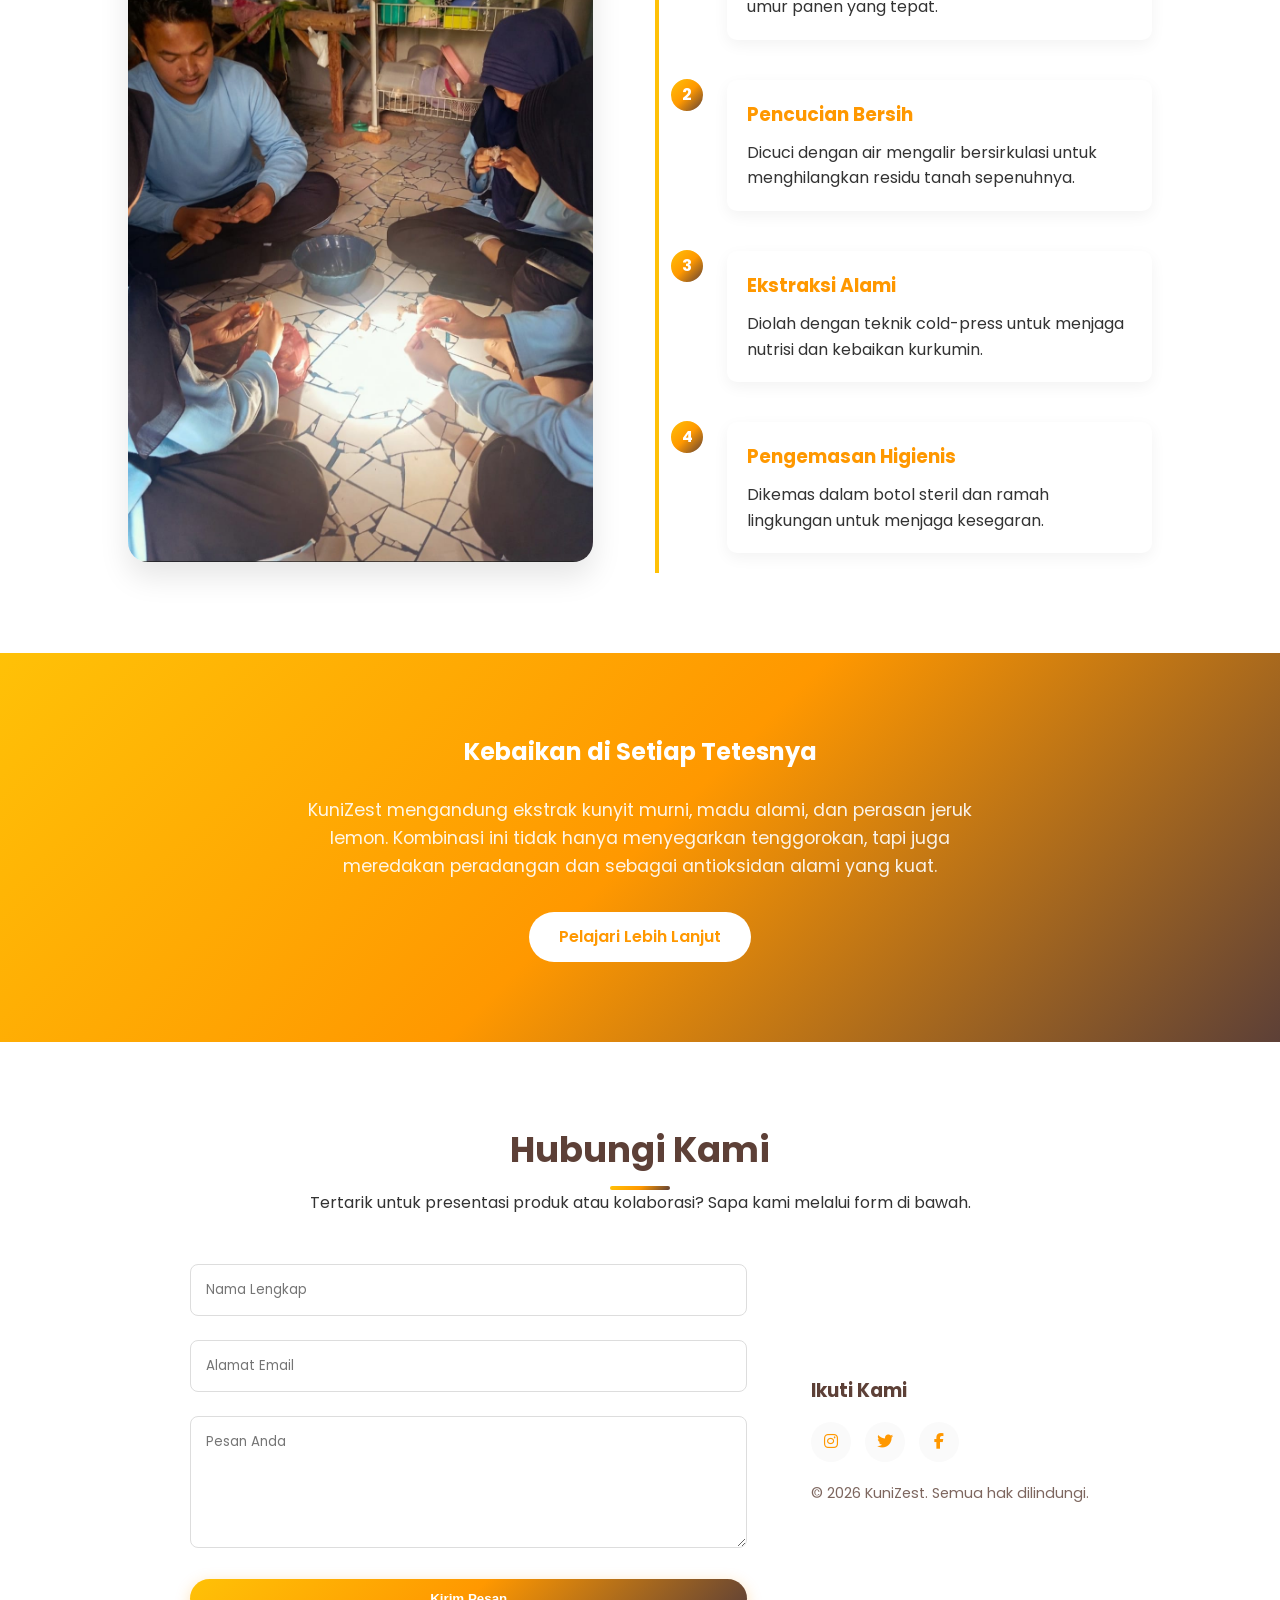
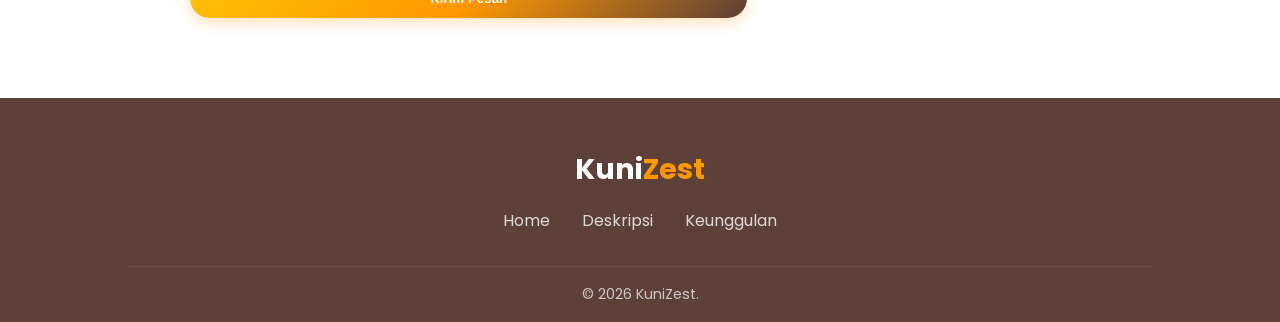
==== commit 2b24ace0: "Fix HTML structure and formatting issues" ====
--- a/index.html
+++ b/index.html
@@ -18,9 +18,15 @@
     <link rel="stylesheet" href="style.css" />
   </head>
   <body>
-    <nav id="navbar">
-      <div class="nav-container">
-        <div class="logo">Kuni<span>Zest</span></div>
+    <nav class="navbar">
+      <a href="index.html" class="nav-brand">
+        <img
+          src="/asset/logo.png"
+          alt="Logo SMA Muhammadiyah 2"
+          class="nav-logo"
+        />
+        Pawon Gelafid
+      </a>
         <ul class="nav-links">
           <li><a href="#home">Home</a></li>
           <li><a href="#deskripsi">Deskripsi Produk</a></li>
--- a/style.css
+++ b/style.css
@@ -792,3 +792,261 @@
     right: 20px;
   }
 }
+
+/* --- HALAMAN ARTIKEL --- */
+.artikel-page {
+  padding-top: 120px; /* Jarak untuk navbar */
+  min-height: 100vh;
+}
+
+.artikel-container {
+  max-width: 800px;
+  margin: 0 auto;
+  background: var(--color-white);
+  padding: 3rem;
+  border-radius: 20px;
+  box-shadow: 0 10px 30px rgba(0, 0, 0, 0.05);
+}
+
+.artikel-judul {
+  font-size: 2.5rem;
+  color: var(--color-brown);
+  line-height: 1.3;
+  margin-bottom: 1rem;
+}
+
+.artikel-meta {
+  color: var(--color-text-muted);
+  font-size: 0.9rem;
+  display: flex;
+  gap: 1.5rem;
+  margin-bottom: 2rem;
+  padding-bottom: 1rem;
+  border-bottom: 1px solid #eee;
+}
+
+.artikel-meta i {
+  color: var(--color-orange);
+}
+
+.artikel-cover {
+  width: 100%;
+  height: 400px;
+  object-fit: cover;
+  border-radius: 15px;
+  margin-bottom: 2rem;
+}
+
+.artikel-body h3 {
+  color: var(--color-brown);
+  margin: 2rem 0 1rem;
+  font-size: 1.5rem;
+}
+
+.artikel-body p {
+  margin-bottom: 1.5rem;
+  font-size: 1.1rem;
+  color: var(--color-text-dark);
+}
+
+.komentar-section {
+  margin-top: 4rem;
+  padding-top: 2rem;
+  border-top: 2px dashed #ddd;
+}
+
+/* Responsif untuk artikel */
+@media (max-width: 768px) {
+  .artikel-container {
+    padding: 1.5rem;
+  }
+  .artikel-judul {
+    font-size: 1.8rem;
+  }
+  .artikel-cover {
+    height: 250px;
+  }
+}
+
+/* --- STYLE TAMBAHAN UNTUK JUDUL LIST (BAHAN & ALAT) --- */
+.bahan-box .list-title {
+  color: var(--color-brown);
+  font-size: 1.1rem;
+  margin-bottom: 0.8rem;
+  display: flex;
+  align-items: center;
+  gap: 8px;
+}
+
+/* Menghilangkan margin atas untuk judul pertama (Bahan) */
+.bahan-box .list-title:first-child {
+  margin-top: 0;
+}
+
+/* Memberi jarak atas untuk judul kedua (Alat) */
+.bahan-box .mt-3 {
+  margin-top: 1.8rem;
+}
+
+/* Warna judul saat Dark Mode aktif agar lebih kontras */
+body.dark-mode .bahan-box .list-title {
+  color: var(--color-orange);
+}
+
+/* --- STYLE UNTUK LANGKAH PEMBUATAN (NOMOR) --- */
+.langkah-box {
+  background-color: #fffdf5; /* Warna krem sangat muda agar beda dengan kotak bahan */
+  border-left: 4px solid var(--color-brown); /* Warna coklat sebagai aksen */
+  padding: 1.5rem 2rem;
+  border-radius: 0 10px 10px 0;
+  margin: 1.5rem 0;
+  box-shadow: 0 2px 10px rgba(0, 0, 0, 0.02);
+}
+
+/* Mengatur list agar menggunakan angka (ordered) */
+.langkah-box ol {
+  list-style-type: decimal; /* Memunculkan angka 1, 2, 3... */
+  padding-left: 1.2rem;
+  margin: 0;
+}
+
+/* Mengatur jarak dan gaya teks per langkah */
+.langkah-box ol li {
+  margin-bottom: 1rem;
+  line-height: 1.6;
+  color: var(--color-text-dark);
+  padding-left: 0.5rem;
+}
+
+/* Membuat angka menjadi lebih tebal dan berwarna coklat */
+.langkah-box ol li::marker {
+  font-weight: bold;
+  color: var(--color-brown);
+  font-size: 1.1rem;
+}
+
+/* Item terakhir tidak perlu margin bawah */
+.langkah-box ol li:last-child {
+  margin-bottom: 0;
+}
+
+/* --- DARK MODE UNTUK LANGKAH BOX --- */
+body.dark-mode .langkah-box {
+  background-color: #252525;
+}
+body.dark-mode .langkah-box ol li::marker {
+  color: var(--color-orange); /* Angka jadi orange saat dark mode agar jelas */
+}
+
+/* --- STYLE UNTUK KOTAK MANFAAT KESEHATAN --- */
+.manfaat-box {
+  background-color: #f4fdf8; /* Warna latar hijau sangat muda/segar */
+  border-left: 4px solid #28a745; /* Garis aksen warna hijau kesehatan */
+  padding: 1.5rem 2rem;
+  border-radius: 0 10px 10px 0;
+  margin: 1.5rem 0;
+  box-shadow: 0 2px 10px rgba(0, 0, 0, 0.02);
+}
+
+/* Menghilangkan bullet point bawaan karena kita pakai ikon FontAwesome */
+.manfaat-box ul {
+  list-style: none;
+  padding-left: 0;
+  margin: 0;
+}
+
+/* Mengatur layout agar ikon dan teks sejajar dengan rapi */
+.manfaat-box ul li {
+  margin-bottom: 1.2rem;
+  line-height: 1.6;
+  color: var(--color-text-dark);
+  display: flex;
+  align-items: flex-start; /* Teks dan ikon sejajar di atas */
+  gap: 12px; /* Jarak antara ikon dan teks */
+}
+
+/* Mewarnai ikon centang */
+.manfaat-box ul li i {
+  color: #28a745; /* Hijau senada dengan garis pinggir */
+  font-size: 1.2rem;
+  margin-top: 4px; /* Penyesuaian agar ikon pas di tengah baris pertama teks */
+}
+
+/* Menghilangkan margin di item paling bawah */
+.manfaat-box ul li:last-child {
+  margin-bottom: 0;
+}
+
+/* --- DARK MODE UNTUK MANFAAT BOX --- */
+body.dark-mode .manfaat-box {
+  background-color: #1a291f; /* Hijau sangat gelap agar nyaman di mata */
+  border-left-color: #2ecc71; /* Hijau neon/terang untuk aksen */
+}
+
+body.dark-mode .manfaat-box ul li i {
+  color: #2ecc71; /* Ikon centang menjadi hijau terang */
+}
+
+/* --- ANIMASI MUNCUL OTOMATIS UNTUK ARTIKEL --- */
+.muncul-otomatis {
+    opacity: 0;
+    transform: translateY(30px);
+    animation: fade-in-up 0.8s ease forwards;
+}
+
+/* Kunci animasi pergerakannya */
+@keyframes fade-in-up {
+    0% {
+        opacity: 0;
+        transform: translateY(30px);
+    }
+    100% {
+        opacity: 1;
+        transform: translateY(0);
+    }
+}
+
+/* --- STYLE UNTUK VIDEO LOKAL (MENDUKUNG VERTIKAL & HORIZONTAL) --- */
+.video-container {
+  width: 100%;
+  max-width: 400px; /* Batas lebar agar video vertikal tidak terlalu besar di laptop */
+  margin: 2rem auto; /* Membuat posisi video berada pas di tengah */
+  border-radius: 15px;
+  box-shadow: 0 8px 25px rgba(0, 0, 0, 0.15); /* Bayangan yang lebih estetik */
+  overflow: hidden;
+  background-color: #000; /* Latar hitam untuk estetika */
+  display: flex;
+  justify-content: center;
+}
+
+.video-container video {
+  width: 100%;
+  height: auto; /* Biarkan tinggi menyesuaikan video aslinya */
+  display: block;
+  outline: none; /* Menghilangkan garis biru saat diklik */
+}
+
+/* --- DARK MODE UNTUK VIDEO --- */
+body.dark-mode .video-container {
+  box-shadow: 0 8px 25px rgba(255, 255, 255, 0.05);
+}
+
+/* =========================================
+   GAYA UNTUK LOGO NAVBAR
+========================================= */
+.nav-brand {
+  display: flex;
+  align-items: center; /* Membuat logo dan teks rata tengah sejajar */
+  gap: 12px; /* Jarak spasi antara gambar logo dan tulisan Pawon Gelafid */
+  text-decoration: none;
+  font-weight: bold;
+  font-size: 1.5rem; /* Sesuaikan ukuran teks jika perlu */
+  color: var(--text-dark);
+}
+
+.nav-logo {
+  height: 45px; /* Mengatur tinggi logo menjadi kecil dan pas untuk navbar */
+  width: auto; /* Membiarkan lebarnya menyesuaikan agar tidak gepeng */
+  object-fit: contain;
+}
+
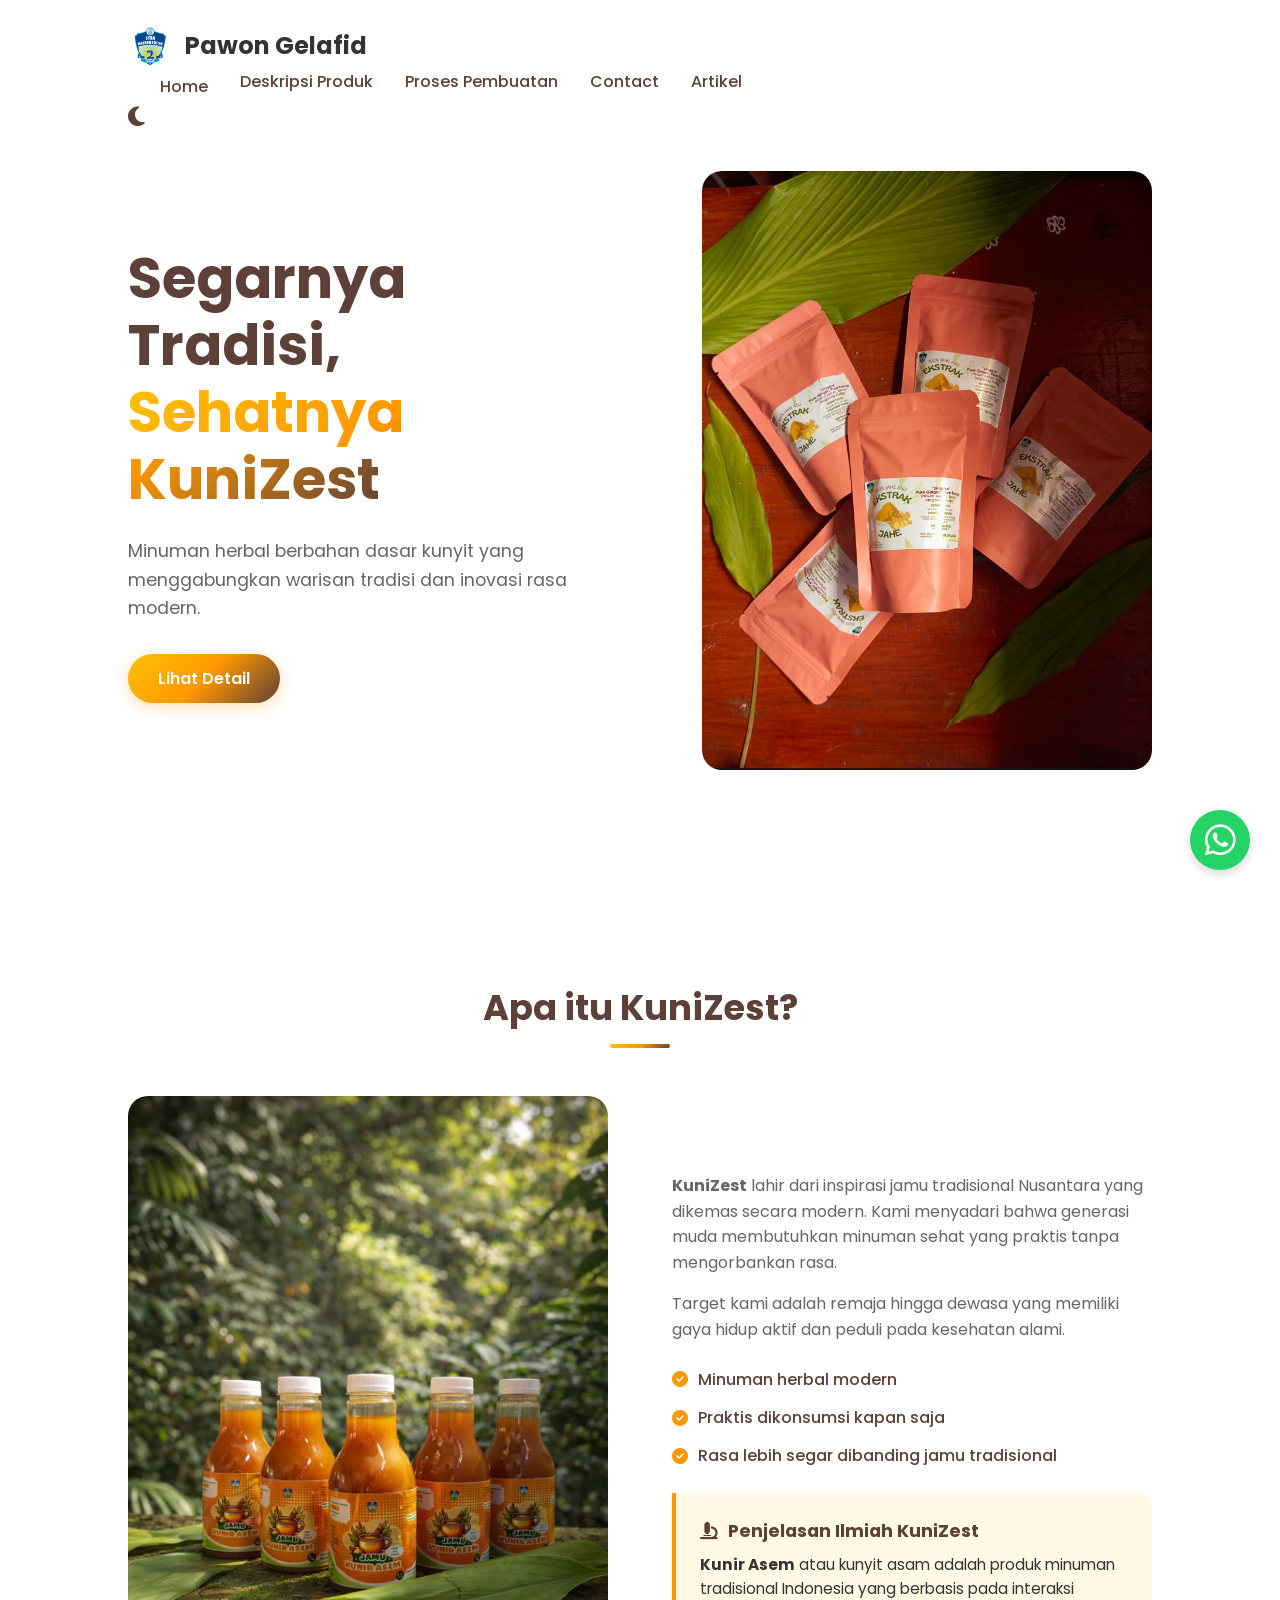
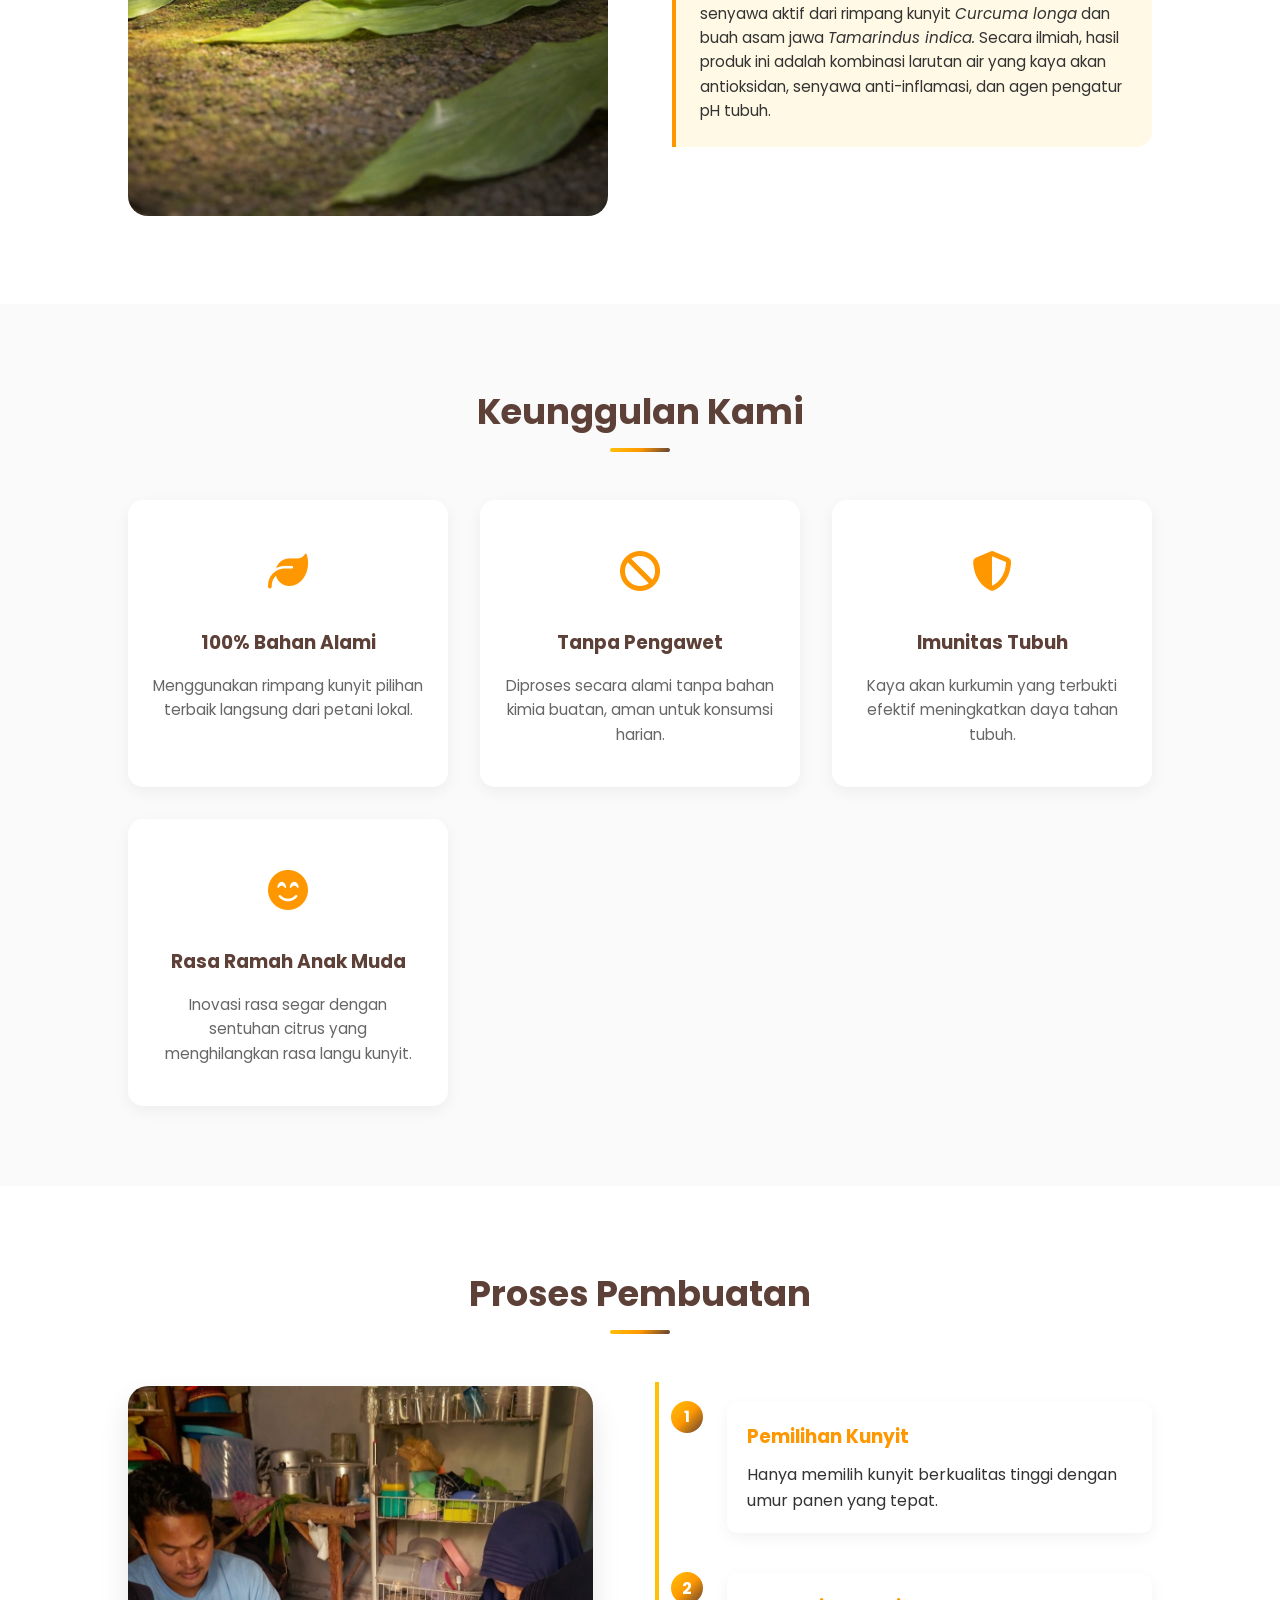
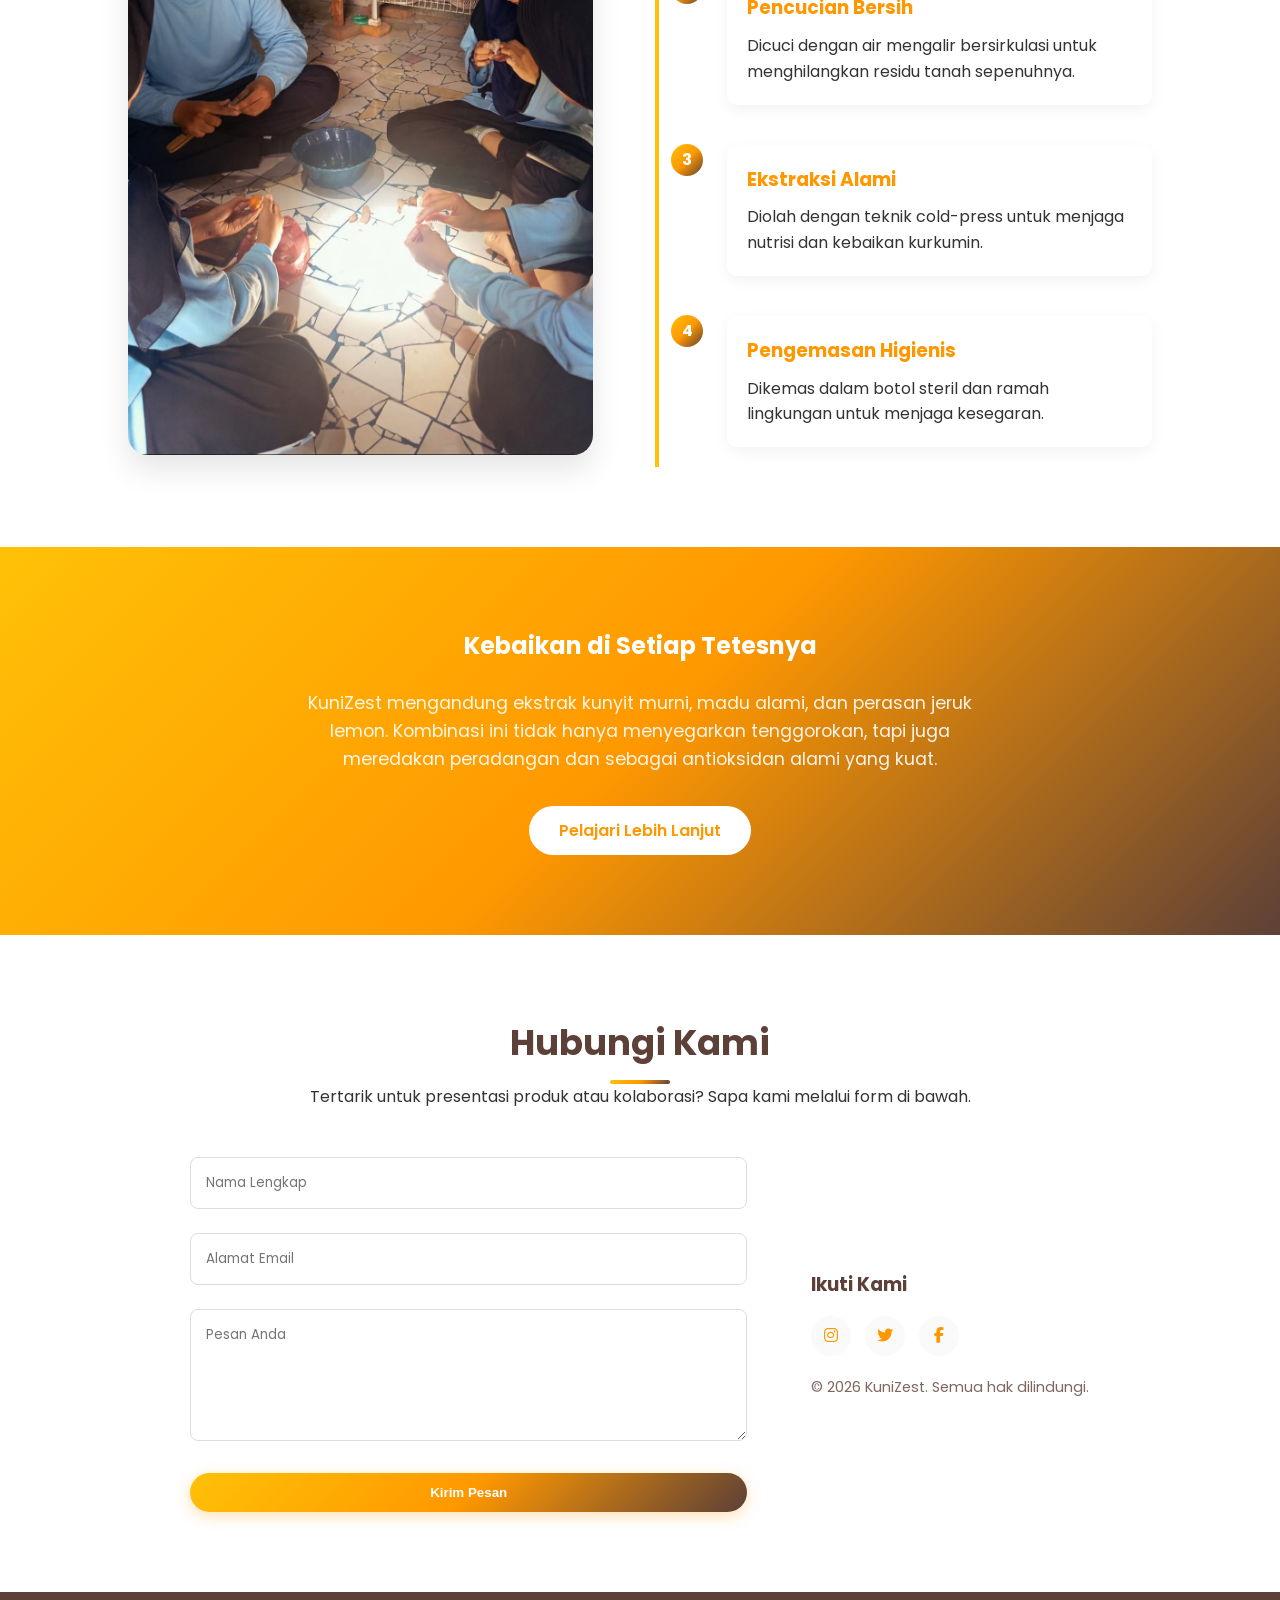
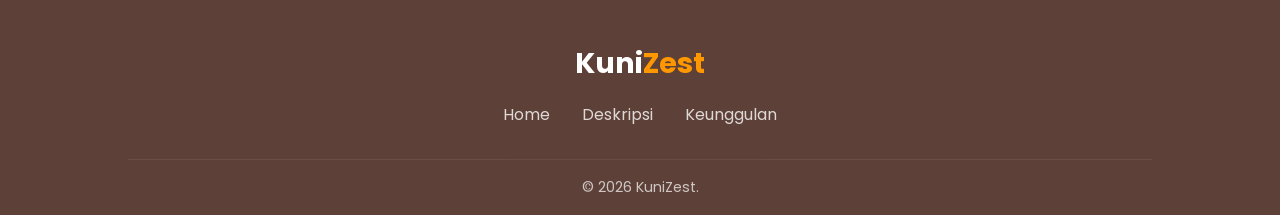
==== commit c71636d7: "Fix HTML formatting and structure" ====
--- a/index.html
+++ b/index.html
@@ -18,15 +18,16 @@
     <link rel="stylesheet" href="style.css" />
   </head>
   <body>
-    <nav class="navbar">
-      <a href="index.html" class="nav-brand">
+    <nav id="navbar" class="scrolled">
+      <div class="nav-container">
+       <nav class="navbar">
+      <a href="#" class="nav-brand">
         <img
           src="/asset/logo.png"
           alt="Logo SMA Muhammadiyah 2"
           class="nav-logo"
         />
         Pawon Gelafid
-      </a>
         <ul class="nav-links">
           <li><a href="#home">Home</a></li>
           <li><a href="#deskripsi">Deskripsi Produk</a></li>
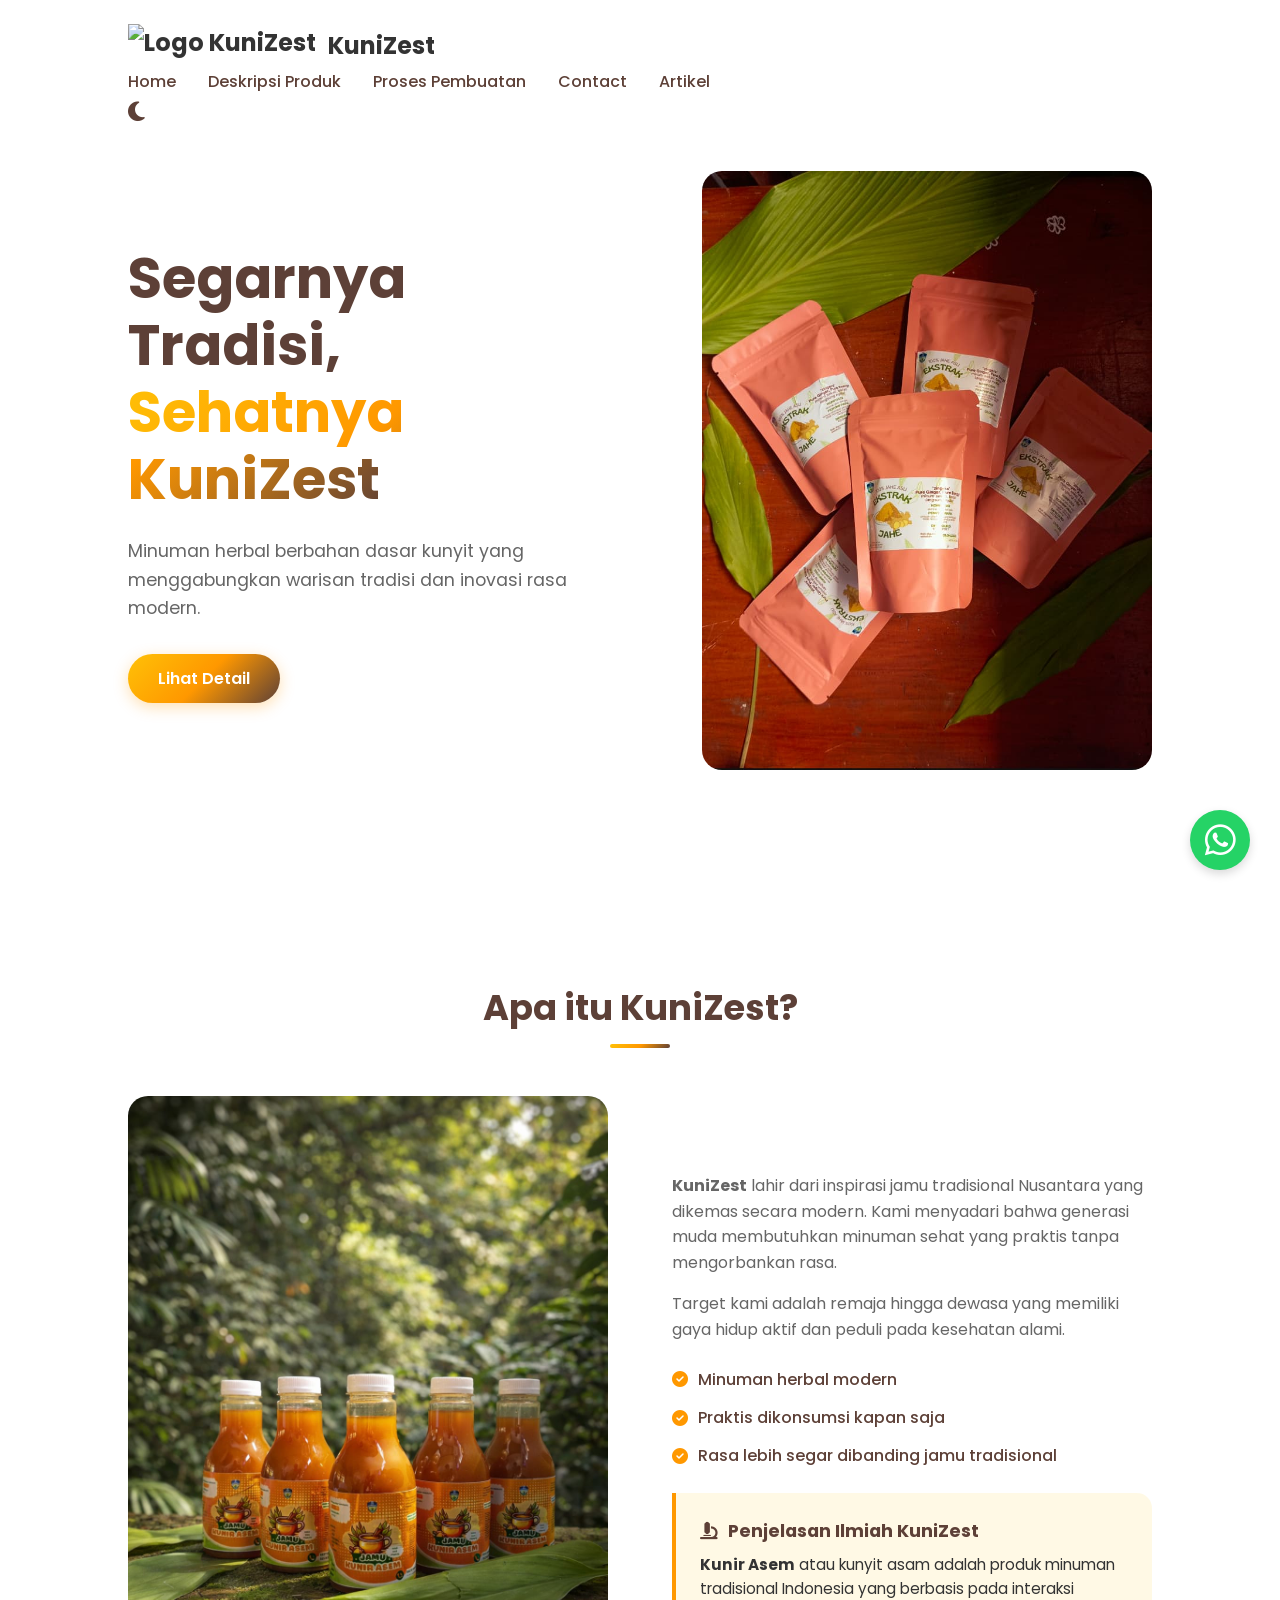
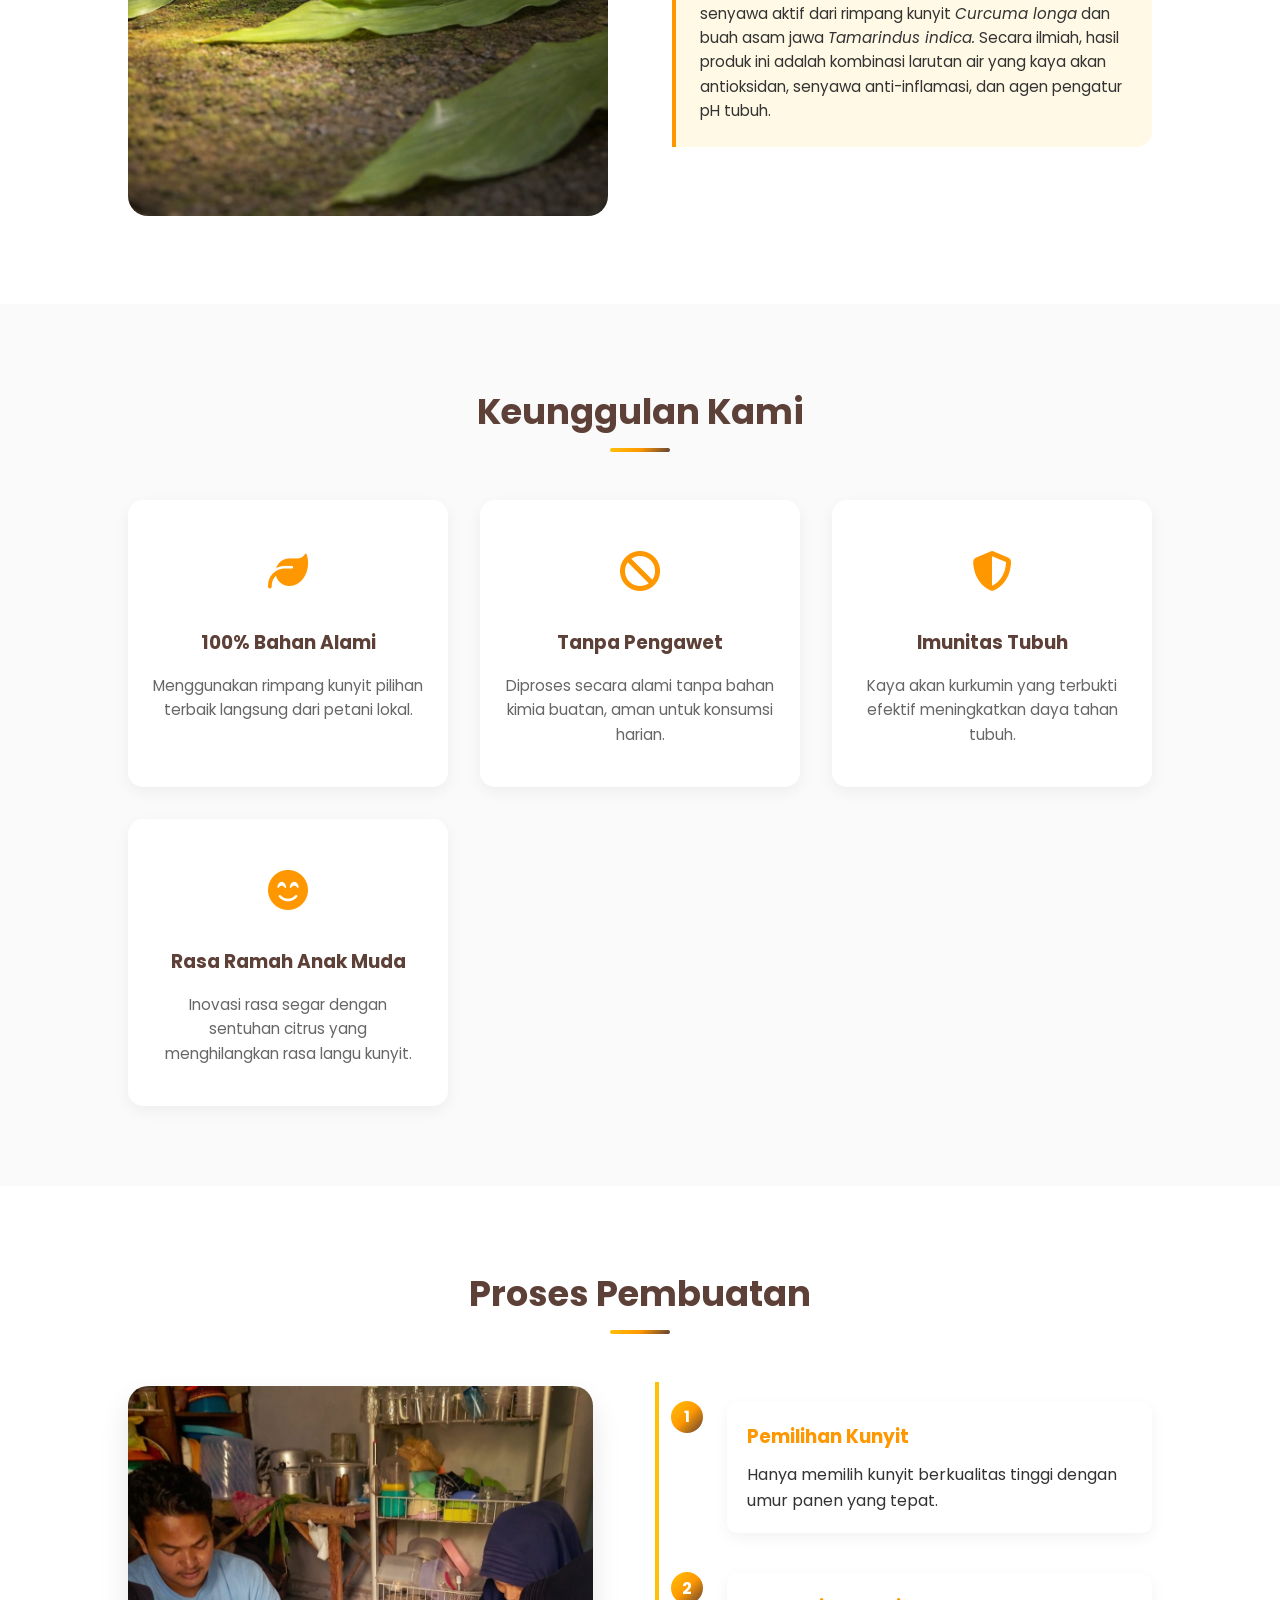
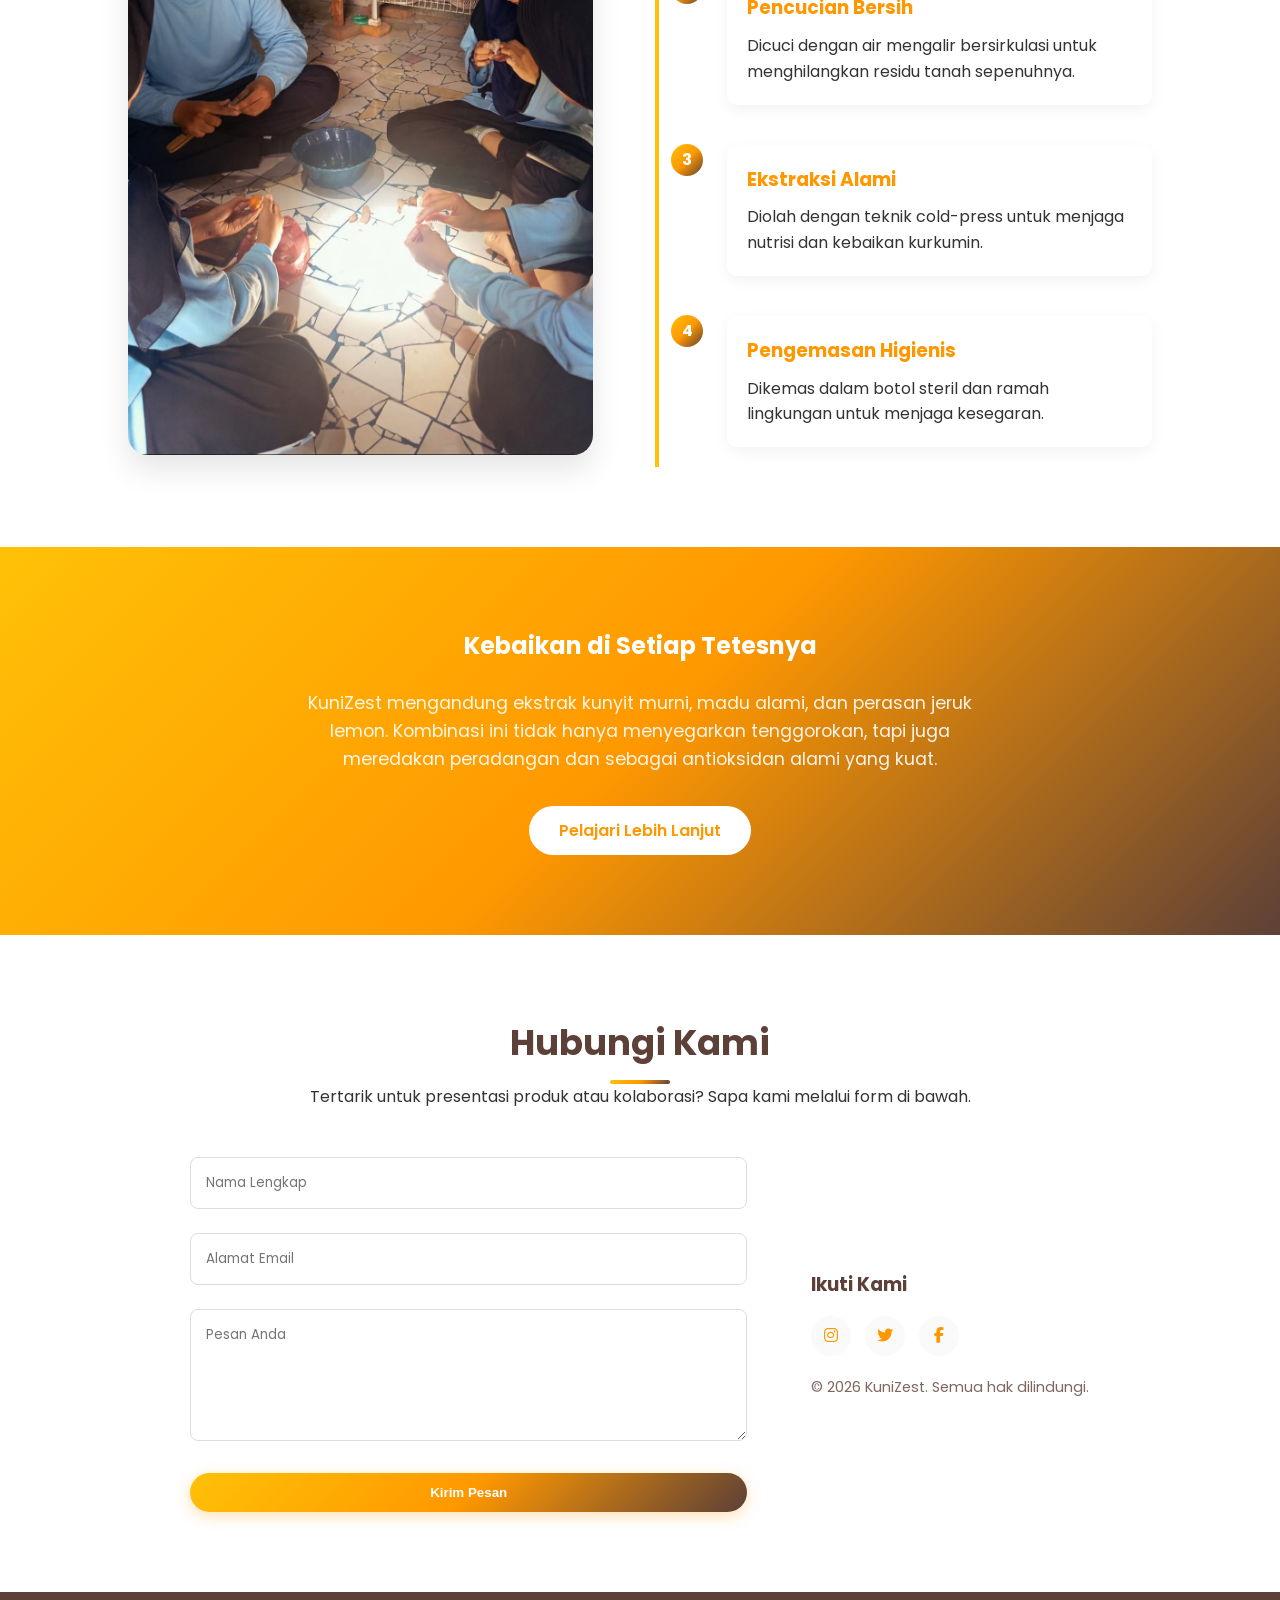
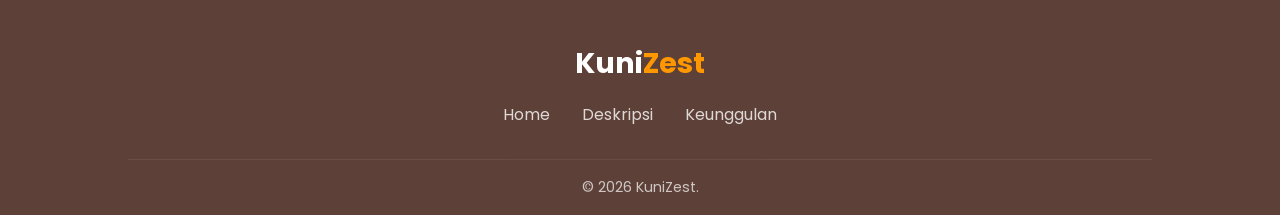
==== commit ce9bbbf6: "Fix HTML structure and update logo source" ====
--- a/index.html
+++ b/index.html
@@ -22,13 +22,10 @@
       <div class="nav-container">
        <nav class="navbar">
       <a href="#" class="nav-brand">
-        <img
-          src="/asset/logo.png"
-          alt="Logo SMA Muhammadiyah 2"
-          class="nav-logo"
-        />
-        Pawon Gelafid
-        <ul class="nav-links">
+      <img src="logo.jpg" alt="Logo KuniZest" class="nav-logo">
+      <span>KuniZest</span>
+    </a>
+          <ul class="nav-links">
           <li><a href="#home">Home</a></li>
           <li><a href="#deskripsi">Deskripsi Produk</a></li>
           <li><a href="#proses">Proses Pembuatan</a></li>
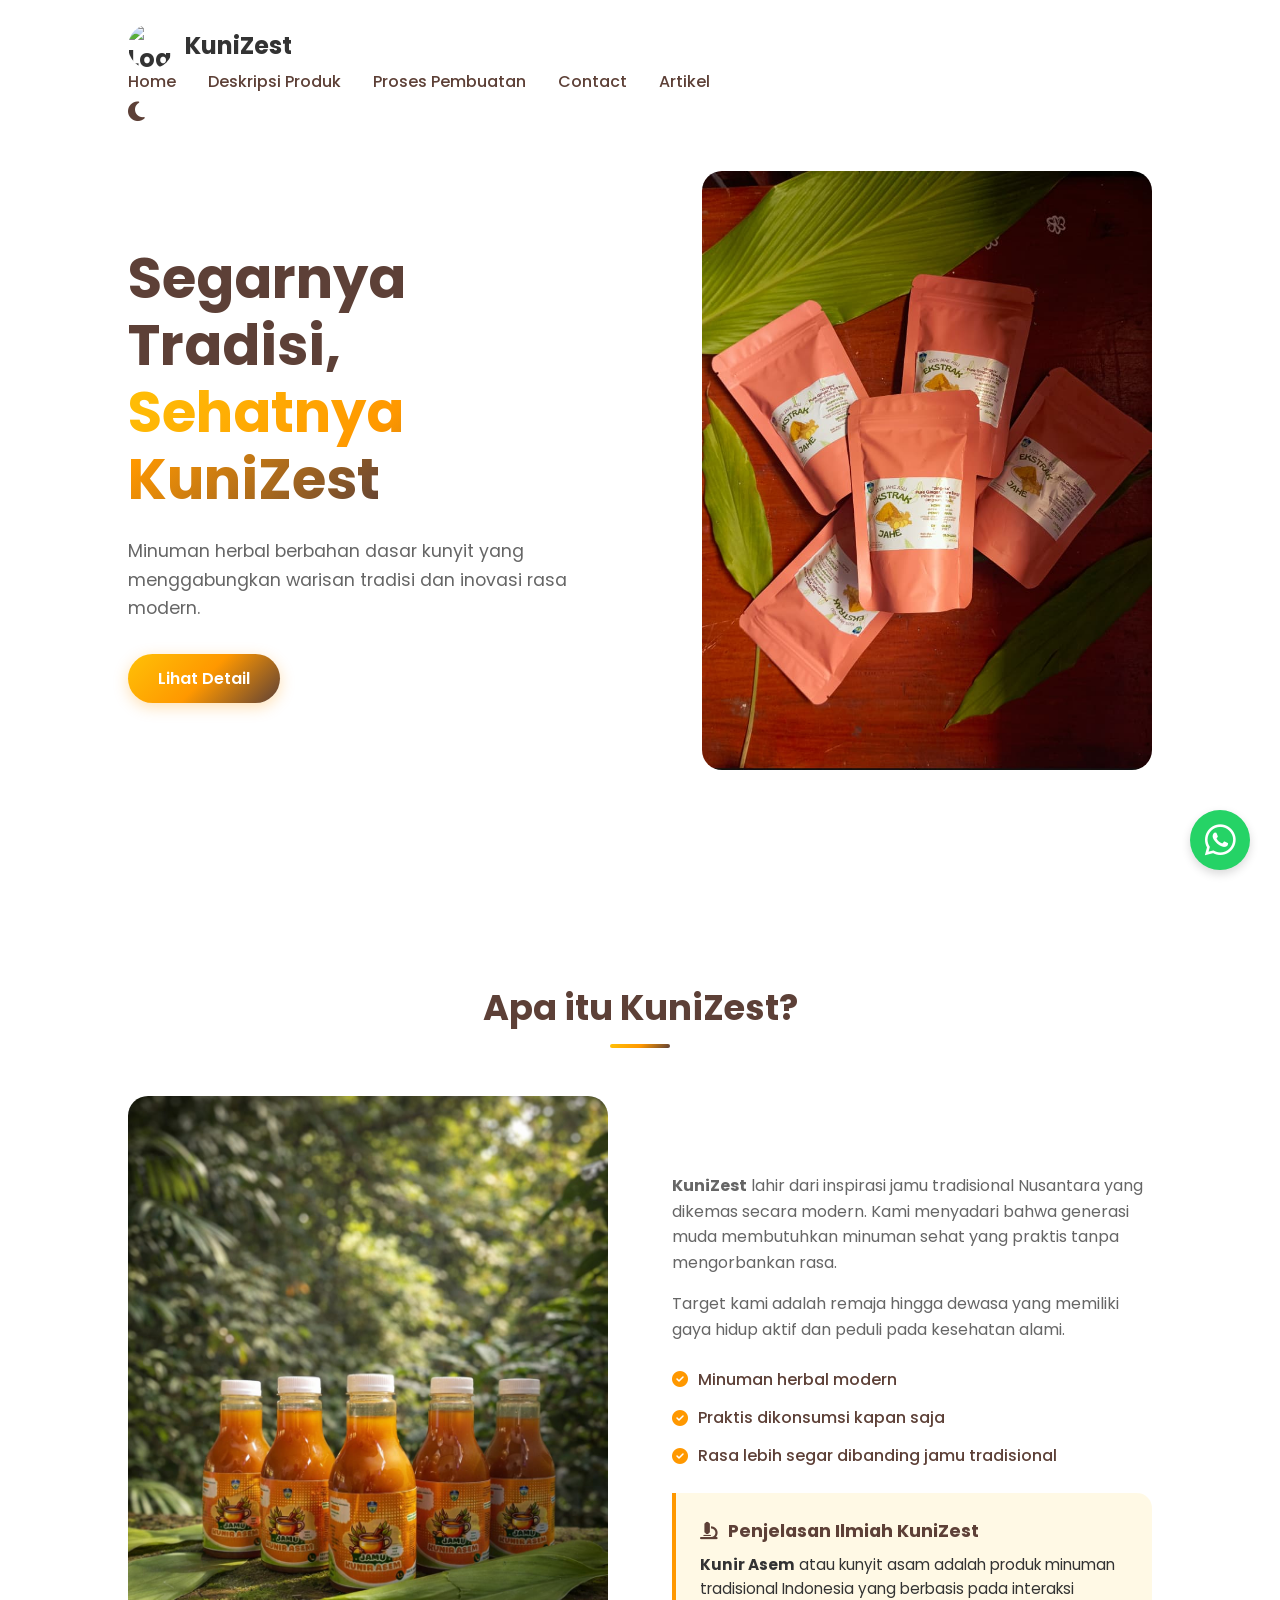
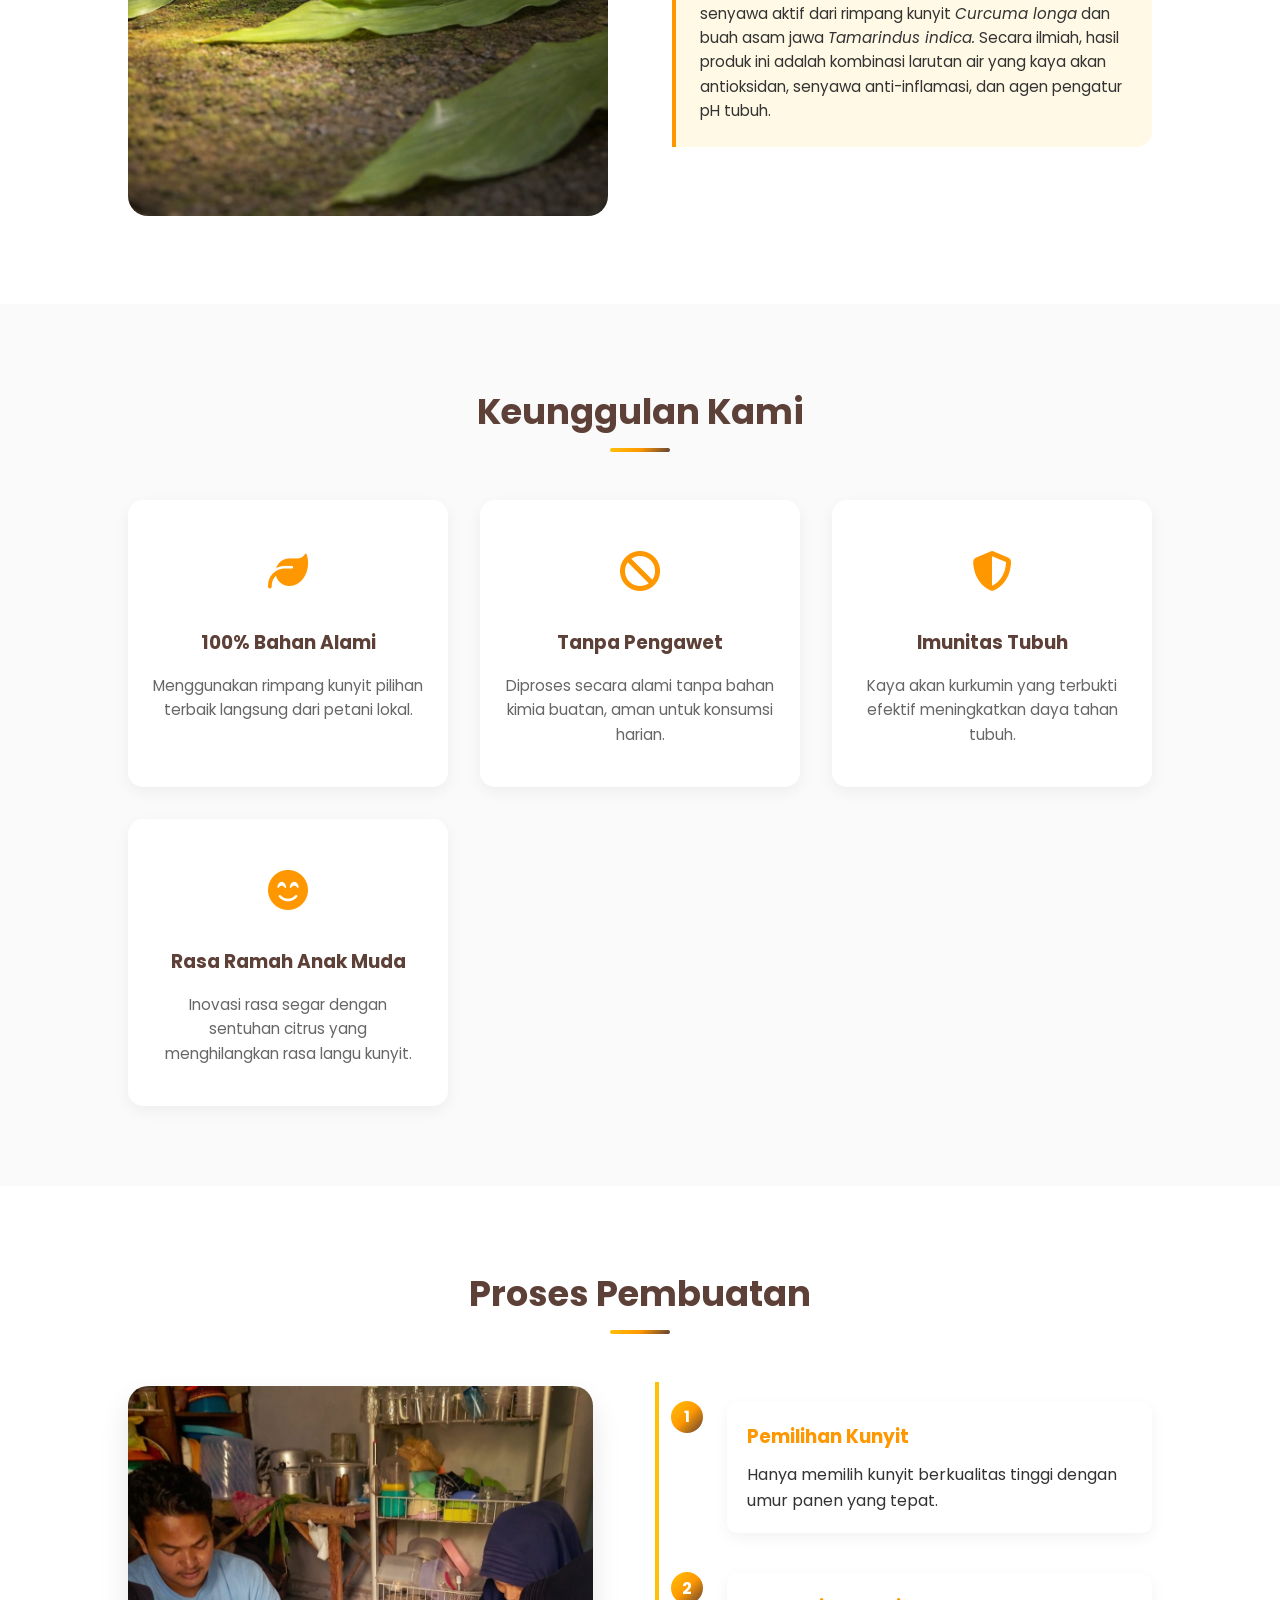
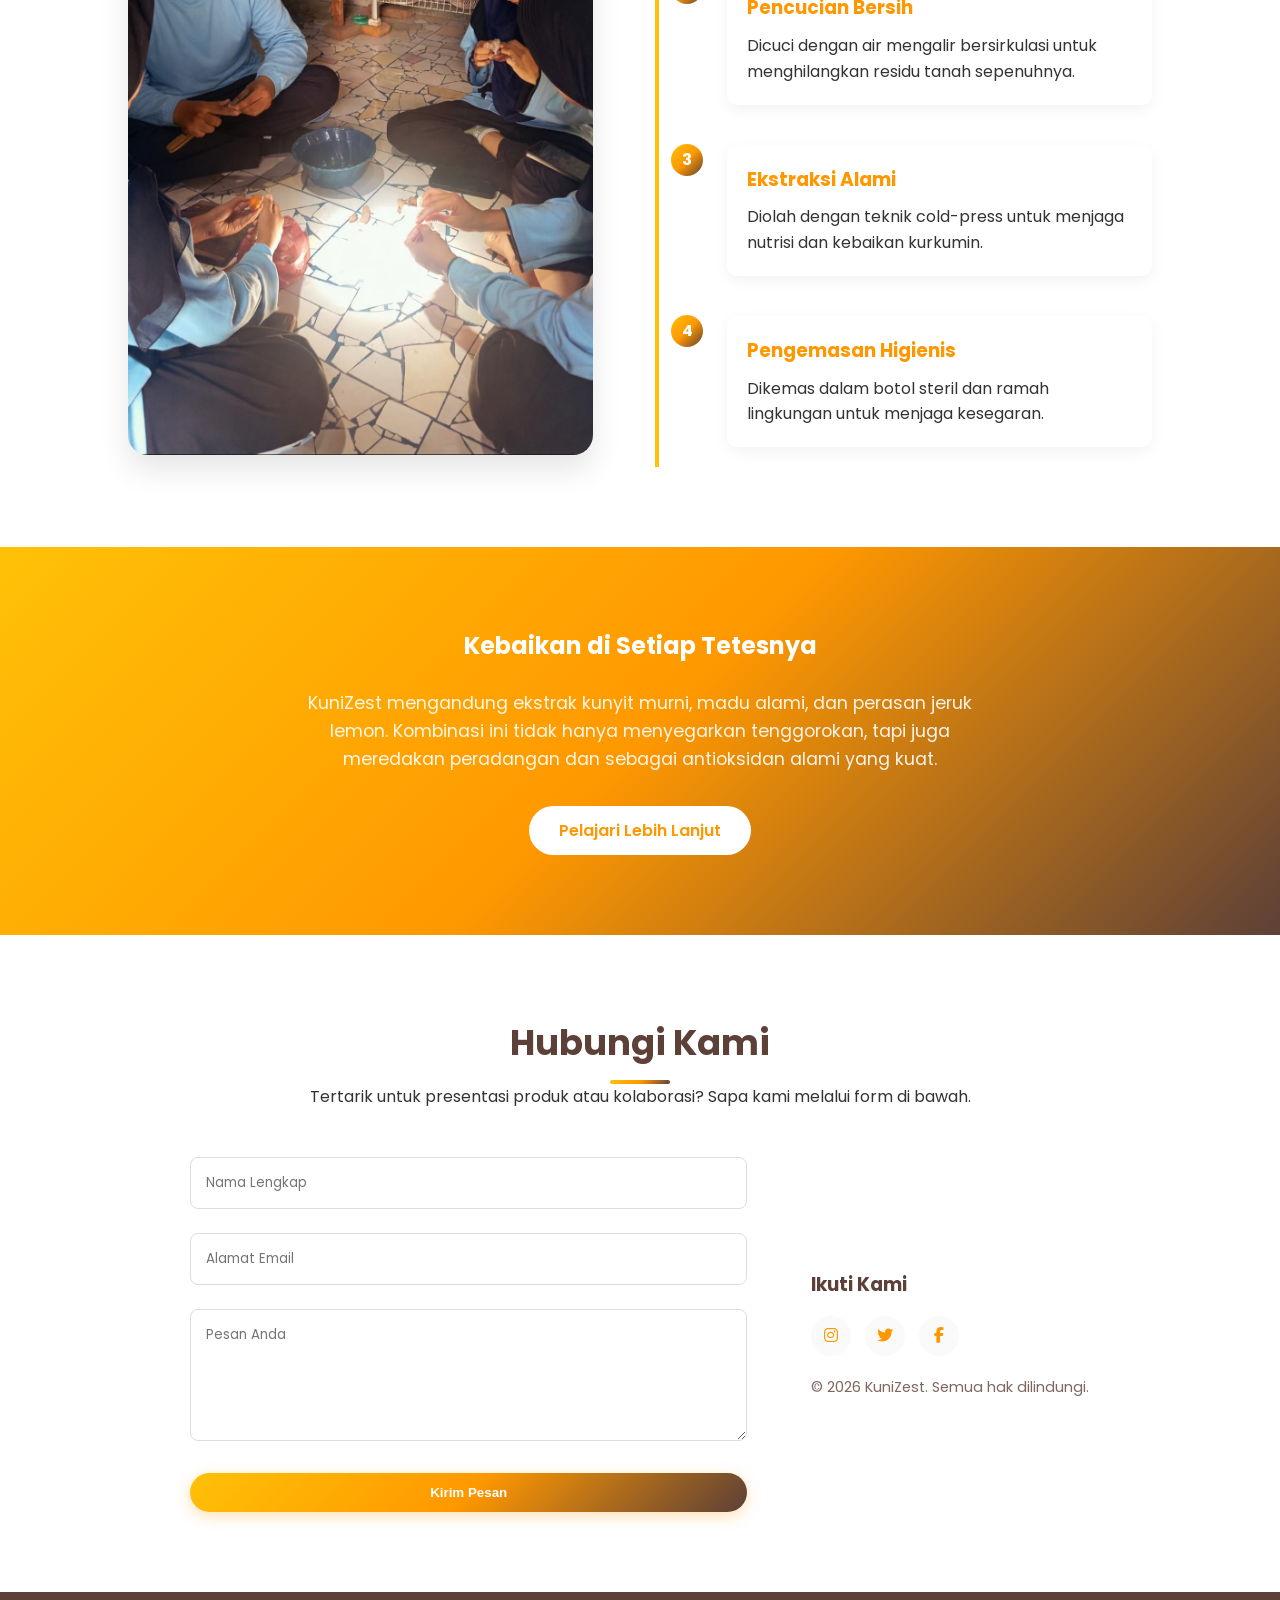
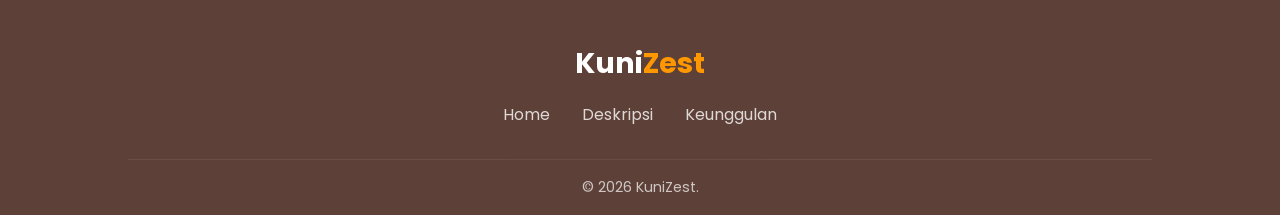
==== commit 5ce569fe: "Fix HTML entities and update logo source" ====
--- a/index.html
+++ b/index.html
@@ -22,7 +22,7 @@
       <div class="nav-container">
        <nav class="navbar">
       <a href="#" class="nav-brand">
-      <img src="logo.jpg" alt="Logo KuniZest" class="nav-logo">
+      <img src="logo.png" alt="Logo KuniZest" class="nav-logo">
       <span>KuniZest</span>
     </a>
           <ul class="nav-links">
--- a/style.css
+++ b/style.css
@@ -1035,18 +1035,21 @@
    GAYA UNTUK LOGO NAVBAR
 ========================================= */
 .nav-brand {
-  display: flex;
-  align-items: center; /* Membuat logo dan teks rata tengah sejajar */
-  gap: 12px; /* Jarak spasi antara gambar logo dan tulisan Pawon Gelafid */
-  text-decoration: none;
-  font-weight: bold;
-  font-size: 1.5rem; /* Sesuaikan ukuran teks jika perlu */
-  color: var(--text-dark);
+    display: flex;
+    align-items: center; /* Membuat logo dan teks rata tengah sejajar */
+    gap: 12px; /* Jarak antara logo dan tulisan */
+    text-decoration: none;
+    font-weight: bold;
+    font-size: 1.5rem; 
+    color: var(--color-text-dark); /* Menggunakan variabel warna agar support dark mode */
 }
 
 .nav-logo {
-  height: 45px; /* Mengatur tinggi logo menjadi kecil dan pas untuk navbar */
-  width: auto; /* Membiarkan lebarnya menyesuaikan agar tidak gepeng */
-  object-fit: contain;
-}
-
+    height: 45px; /* Kunci tingginya */
+    width: 45px; /* Kunci lebarnya agar sama (persegi) */
+    object-fit: cover; /* Memastikan gambar memenuhi kotak 45x45 tanpa gepeng */
+    border-radius: 50%; /* Trik estetik: Membuat foto kotak menjadi lingkaran rapi! */
+    display: block;
+}
+
+
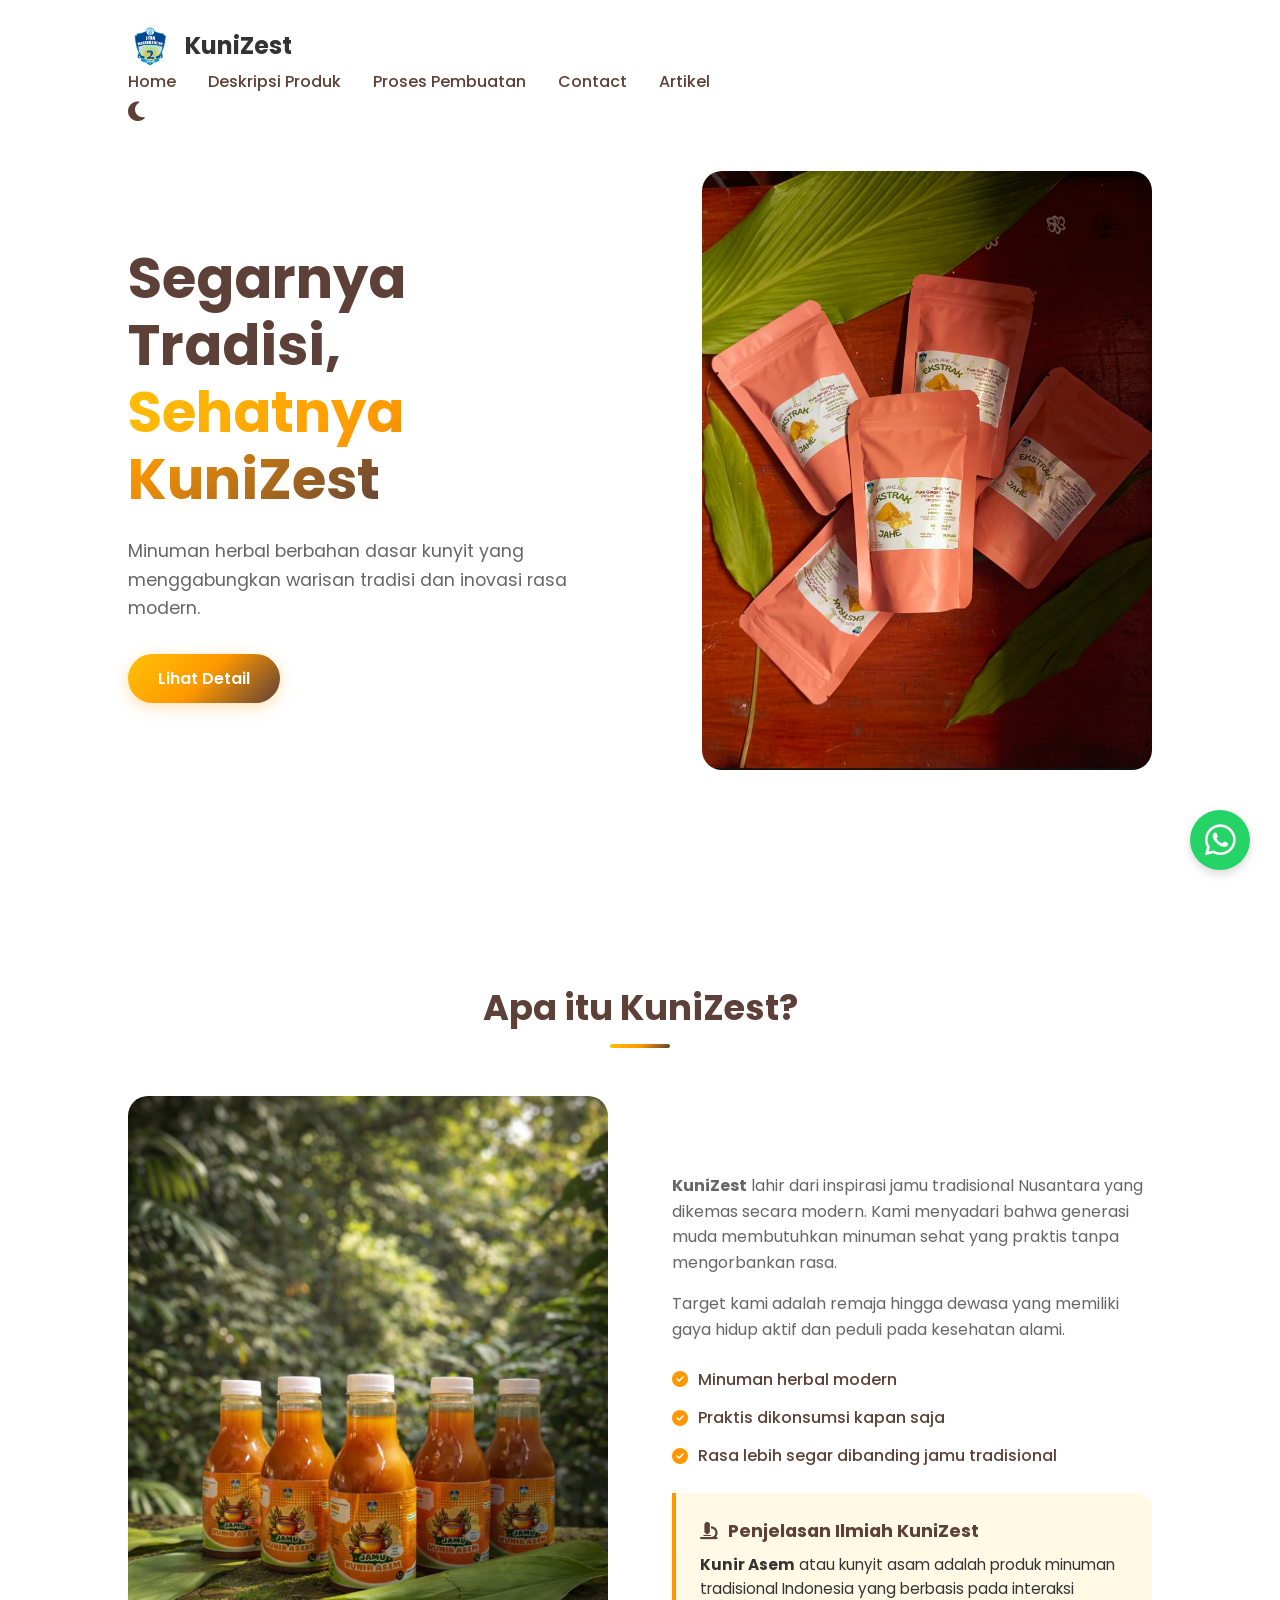
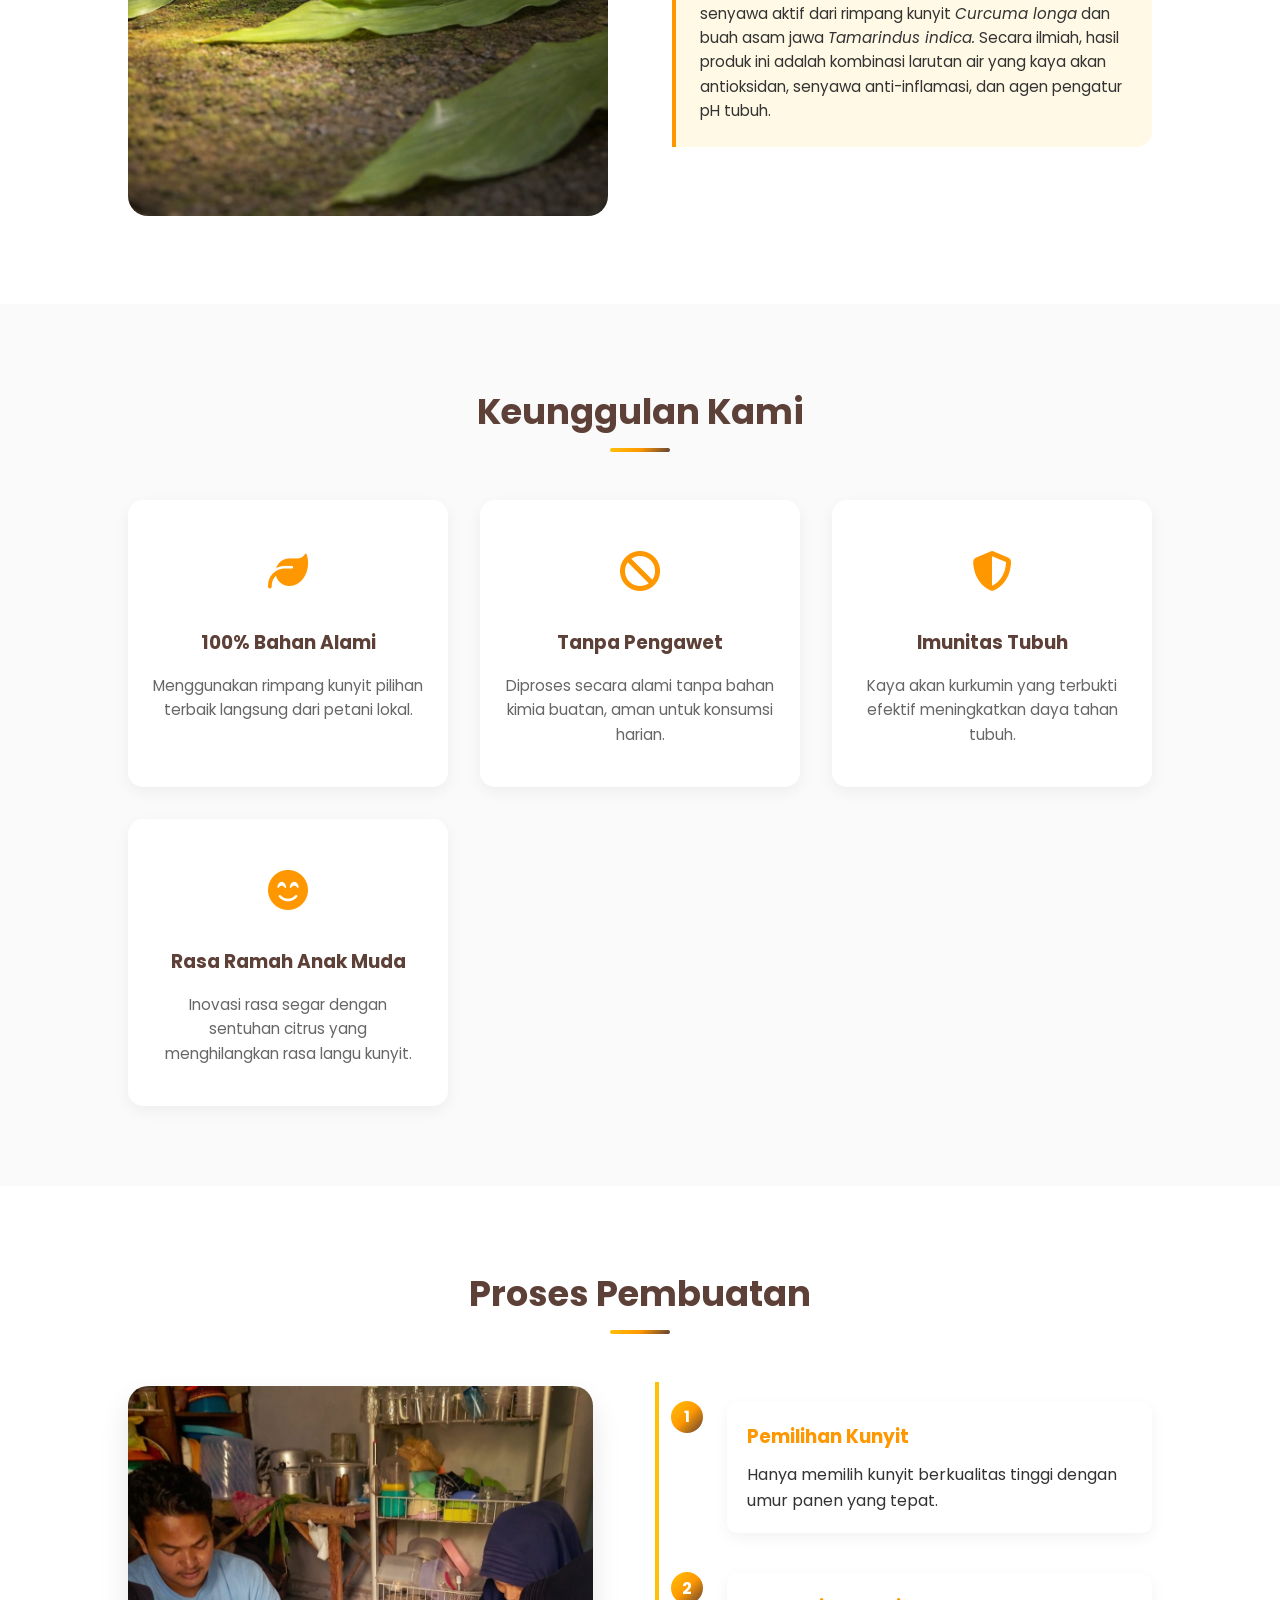
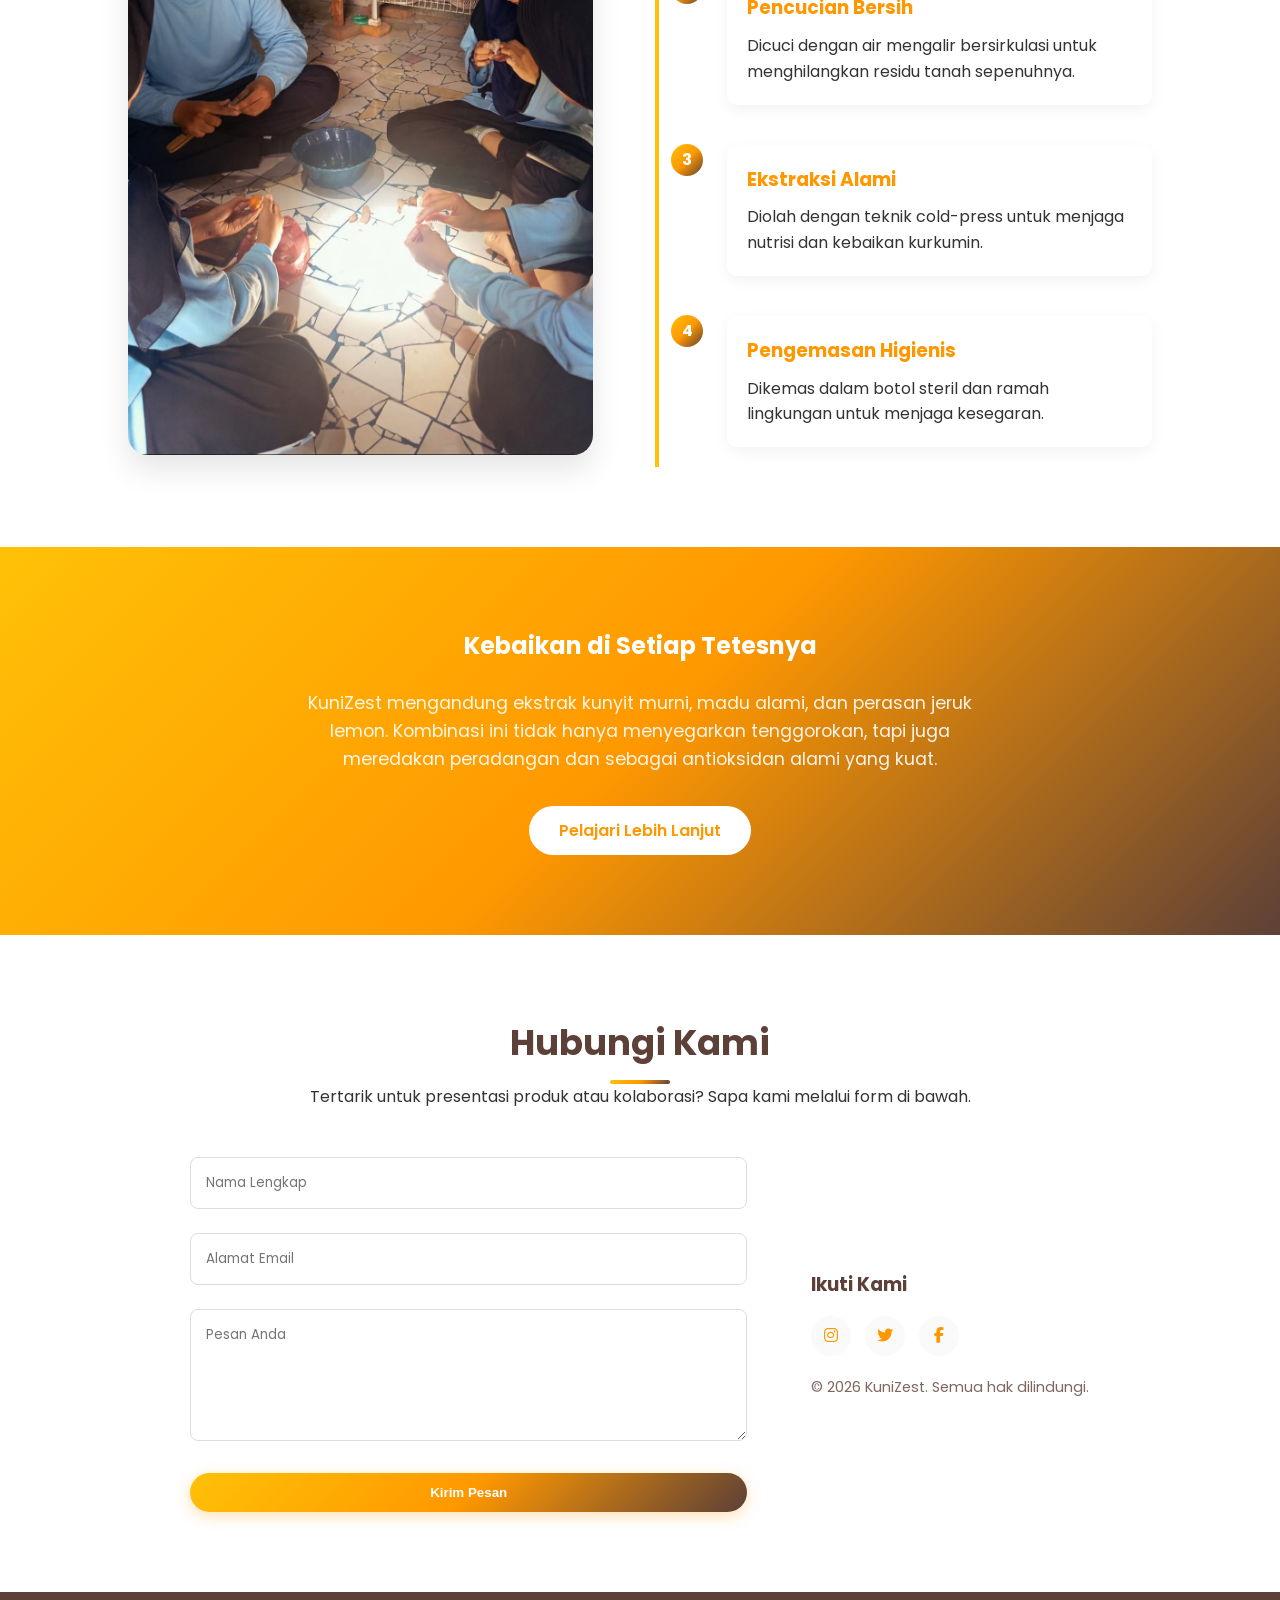
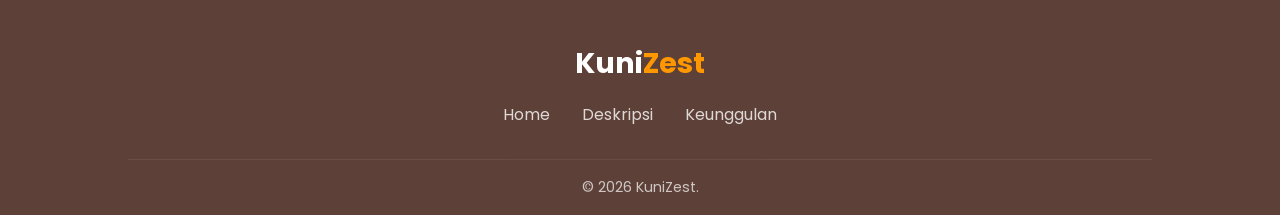
==== commit 5d0bfe81: "Fix HTML structure and update asset paths" ====
--- a/index.html
+++ b/index.html
@@ -22,7 +22,7 @@
       <div class="nav-container">
        <nav class="navbar">
       <a href="#" class="nav-brand">
-      <img src="logo.png" alt="Logo KuniZest" class="nav-logo">
+      <img src="asset/logo.png" alt="Logo KuniZest" class="nav-logo">
       <span>KuniZest</span>
     </a>
           <ul class="nav-links">
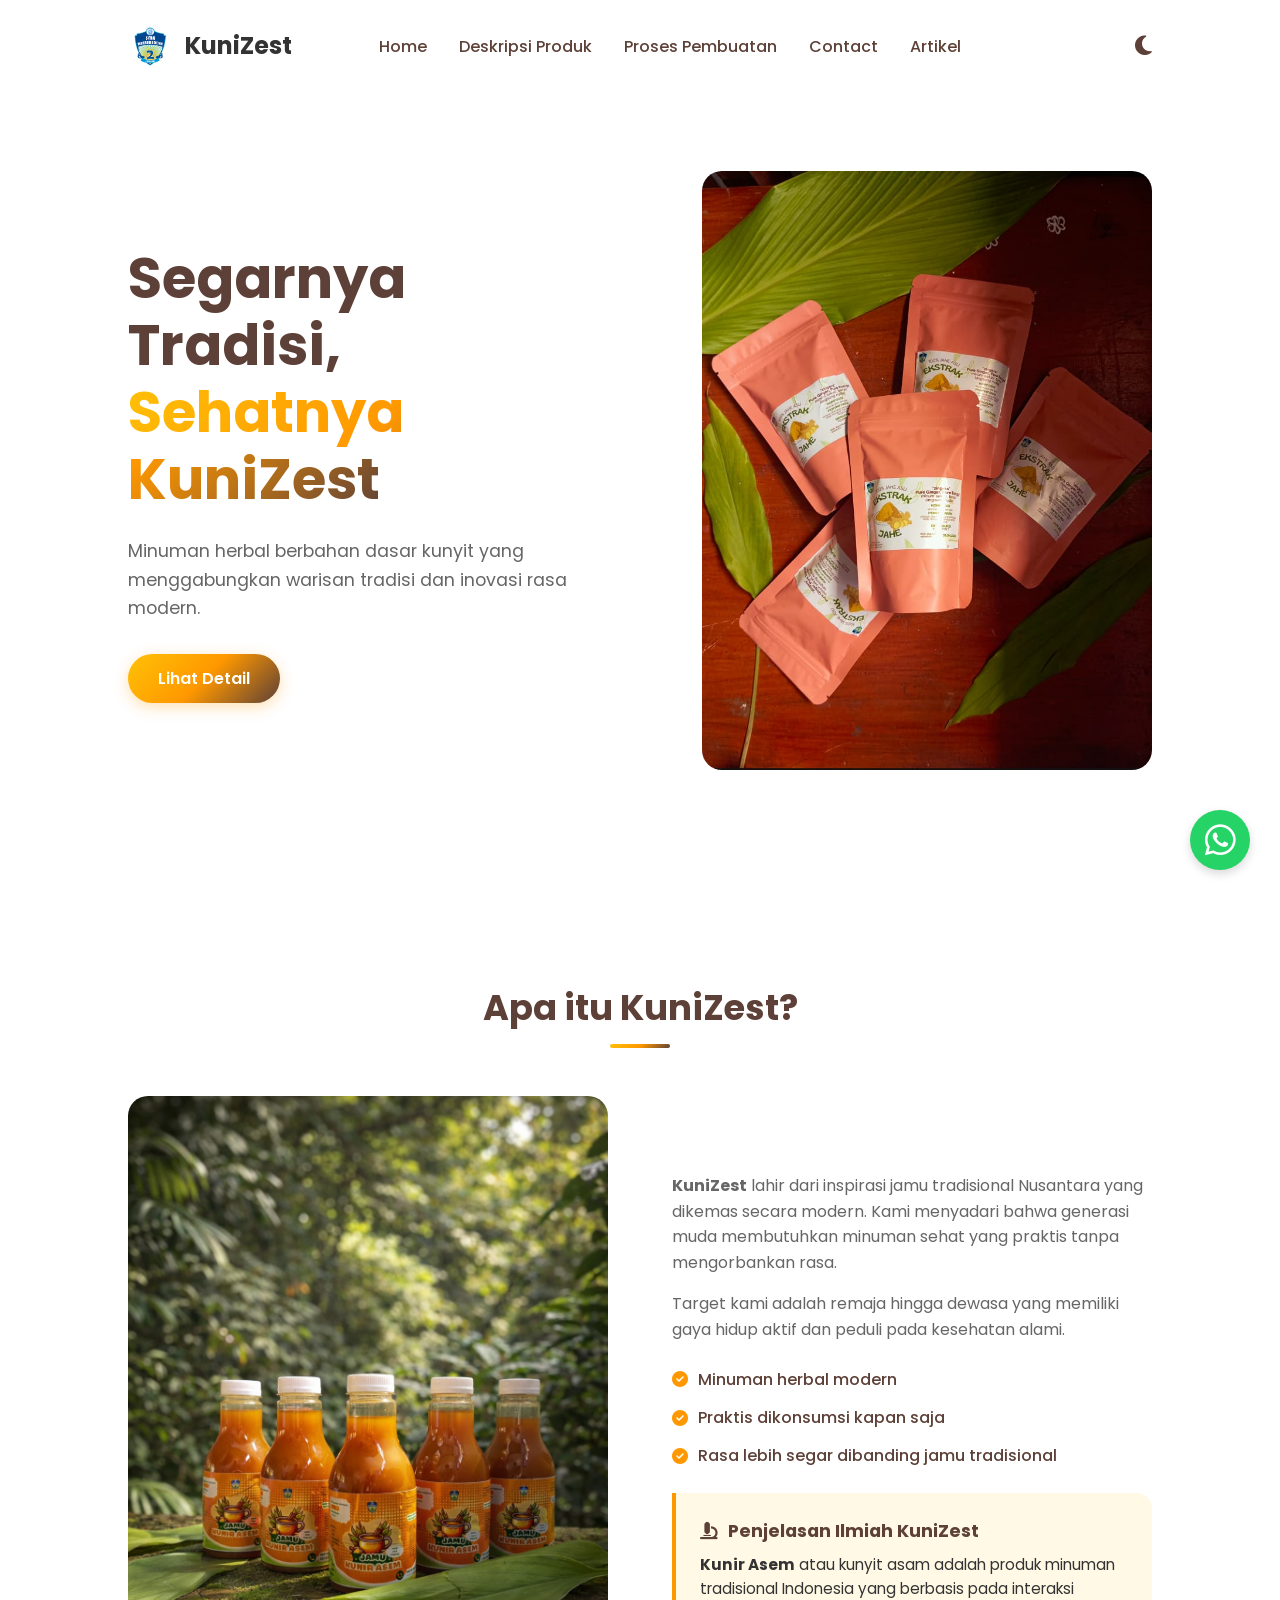
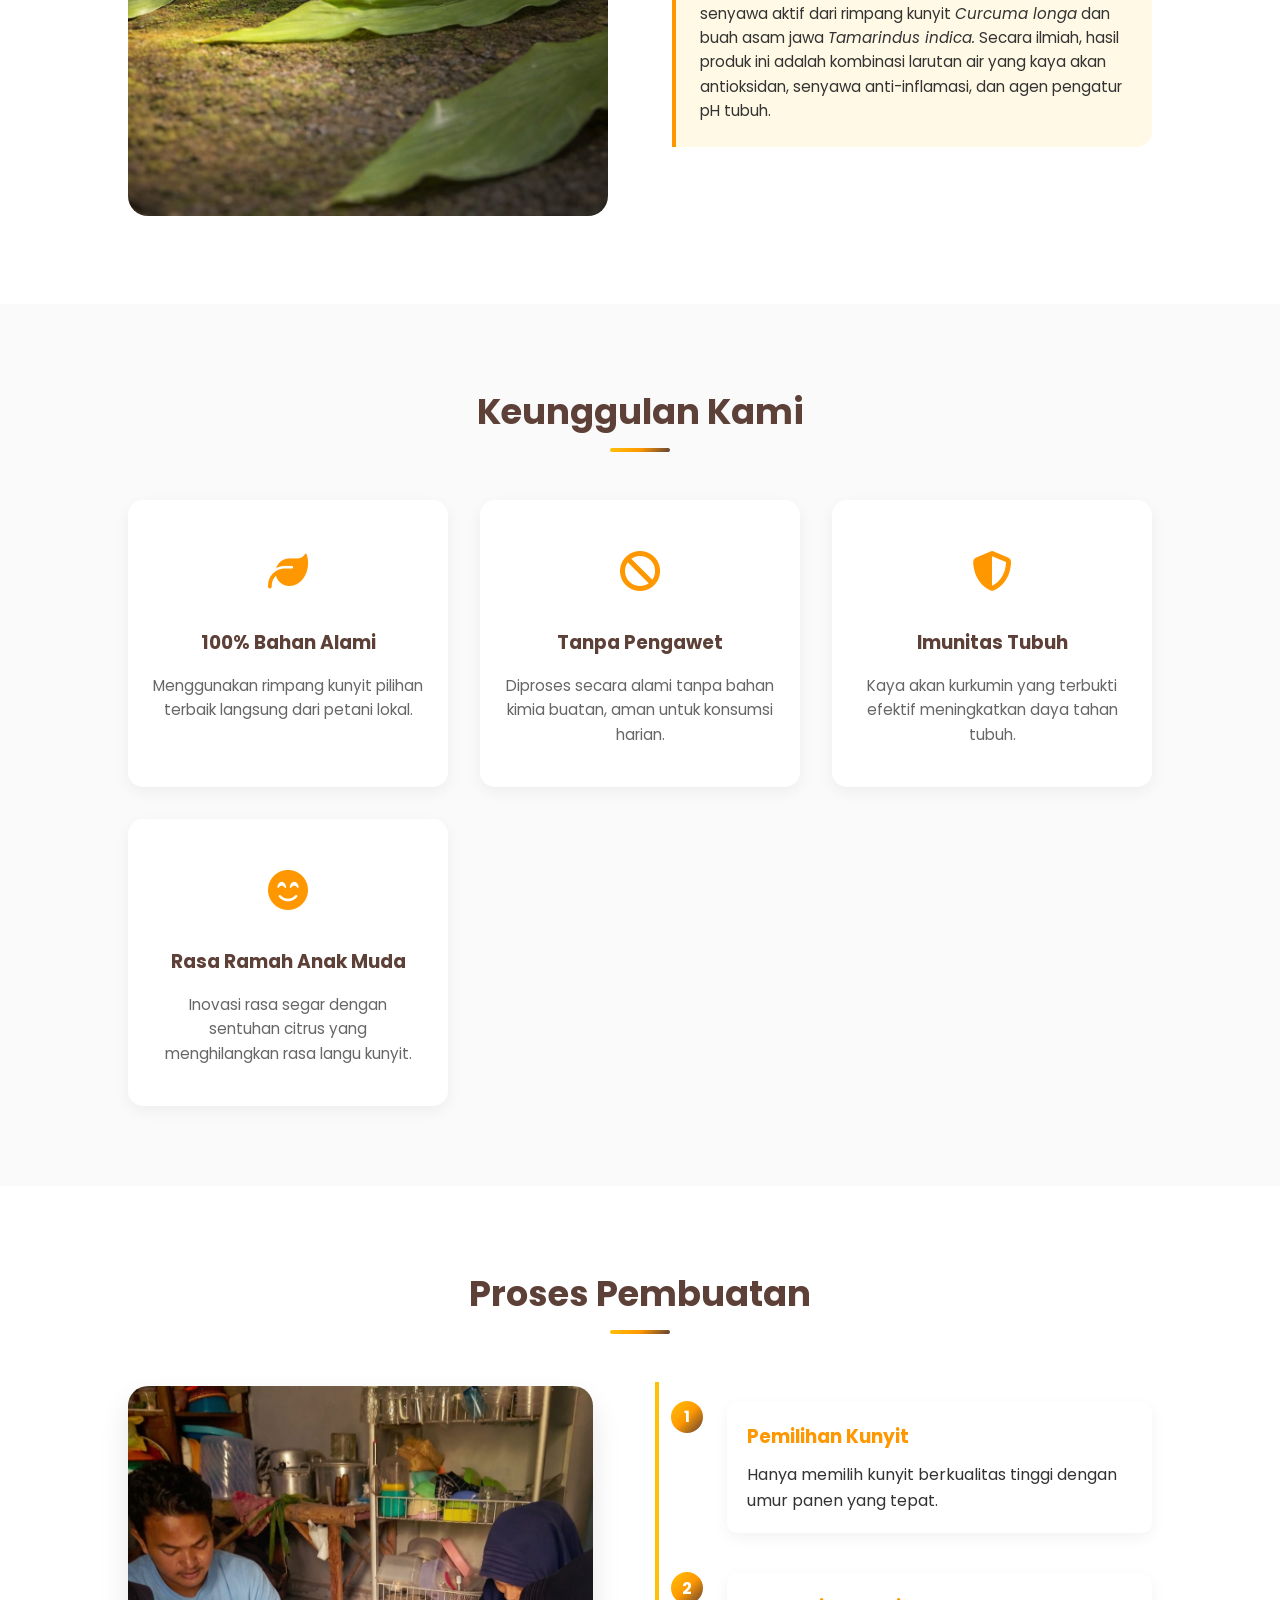
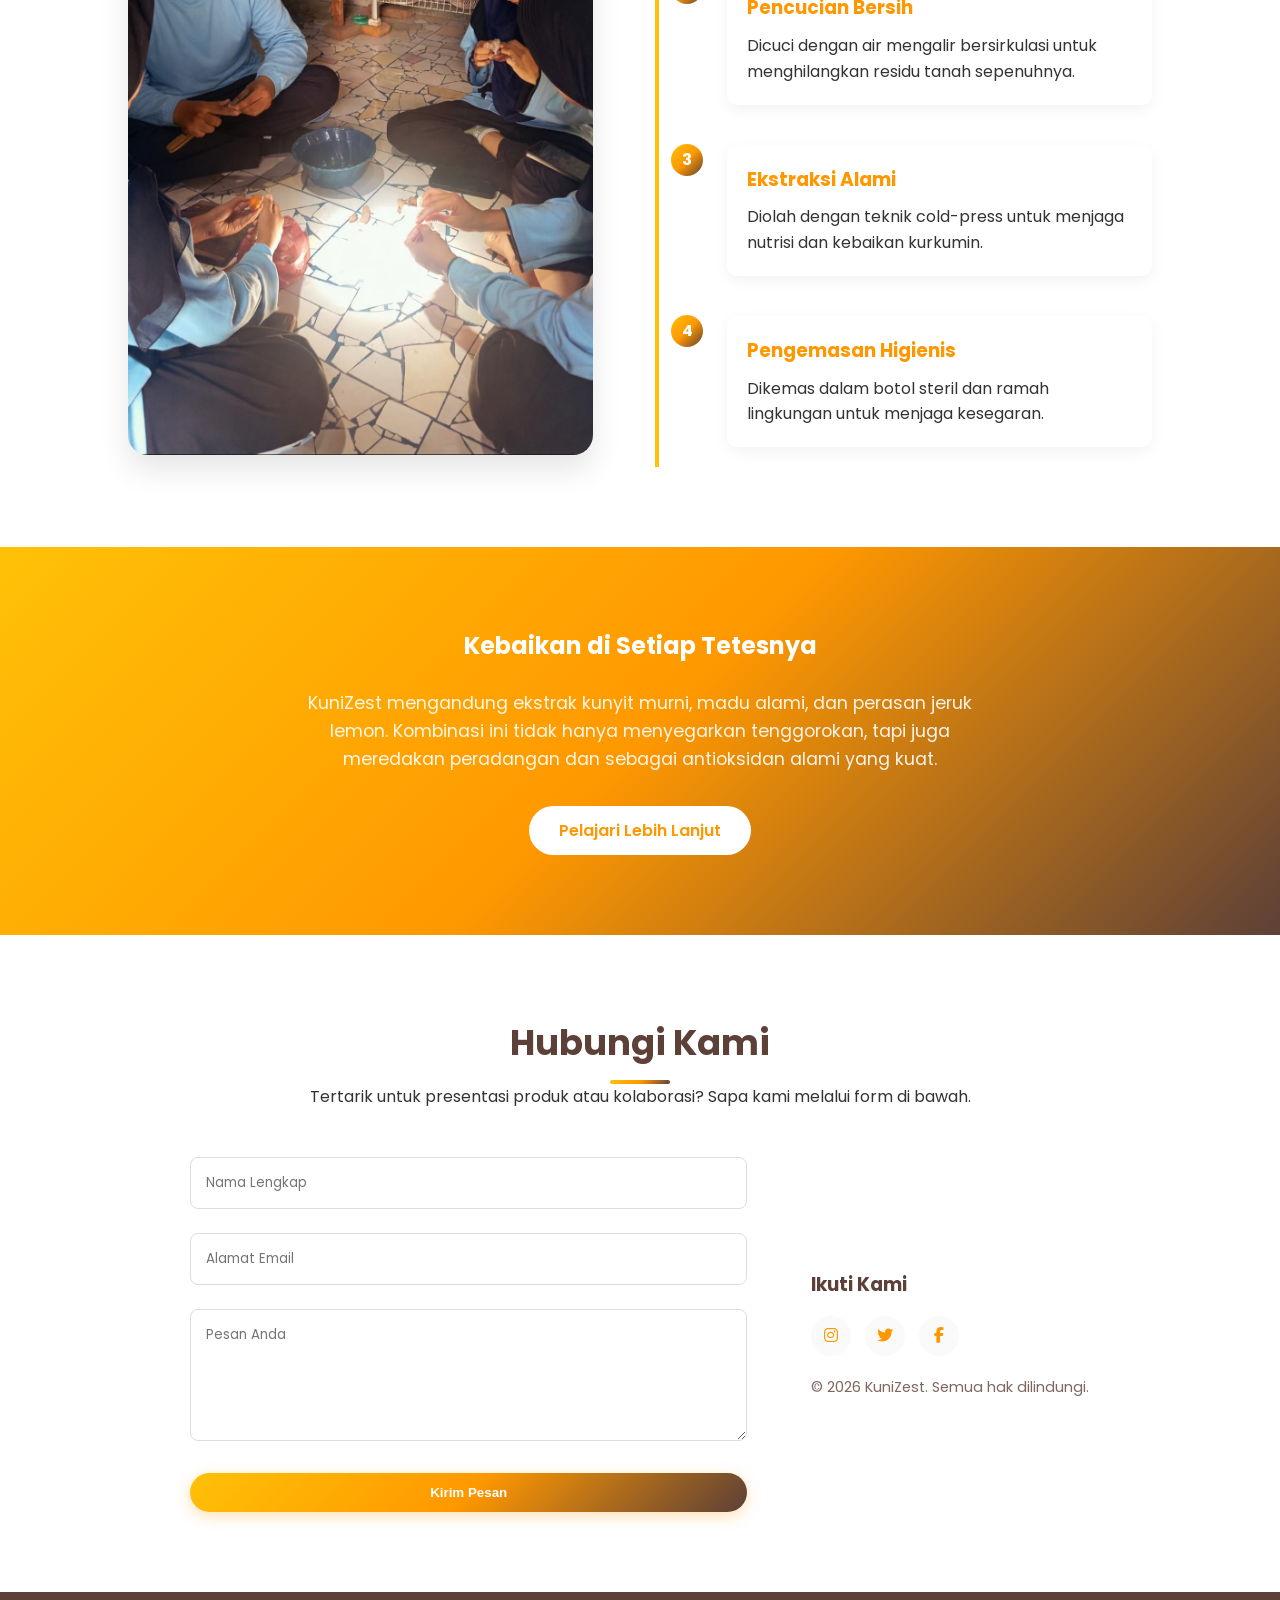
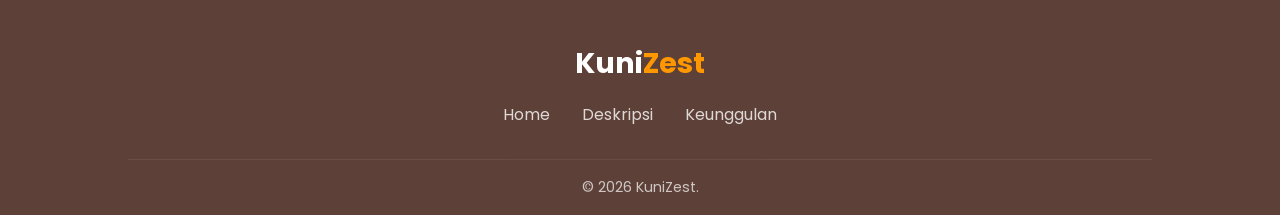
==== commit 0167b743: "Update index.html" ====
--- a/index.html
+++ b/index.html
@@ -18,14 +18,13 @@
     <link rel="stylesheet" href="style.css" />
   </head>
   <body>
-    <nav id="navbar" class="scrolled">
+    <nav id="navbar">
       <div class="nav-container">
-       <nav class="navbar">
-      <a href="#" class="nav-brand">
-      <img src="asset/logo.png" alt="Logo KuniZest" class="nav-logo">
-      <span>KuniZest</span>
-    </a>
-          <ul class="nav-links">
+        <a href="#" class="nav-brand">
+          <img src="/asset/logo.png" alt="Logo SMA" class="nav-logo" />
+          <span class="nav-title">Kuni<span>Zest</span></span>
+        </a>
+        <ul class="nav-links">
           <li><a href="#home">Home</a></li>
           <li><a href="#deskripsi">Deskripsi Produk</a></li>
           <li><a href="#proses">Proses Pembuatan</a></li>
